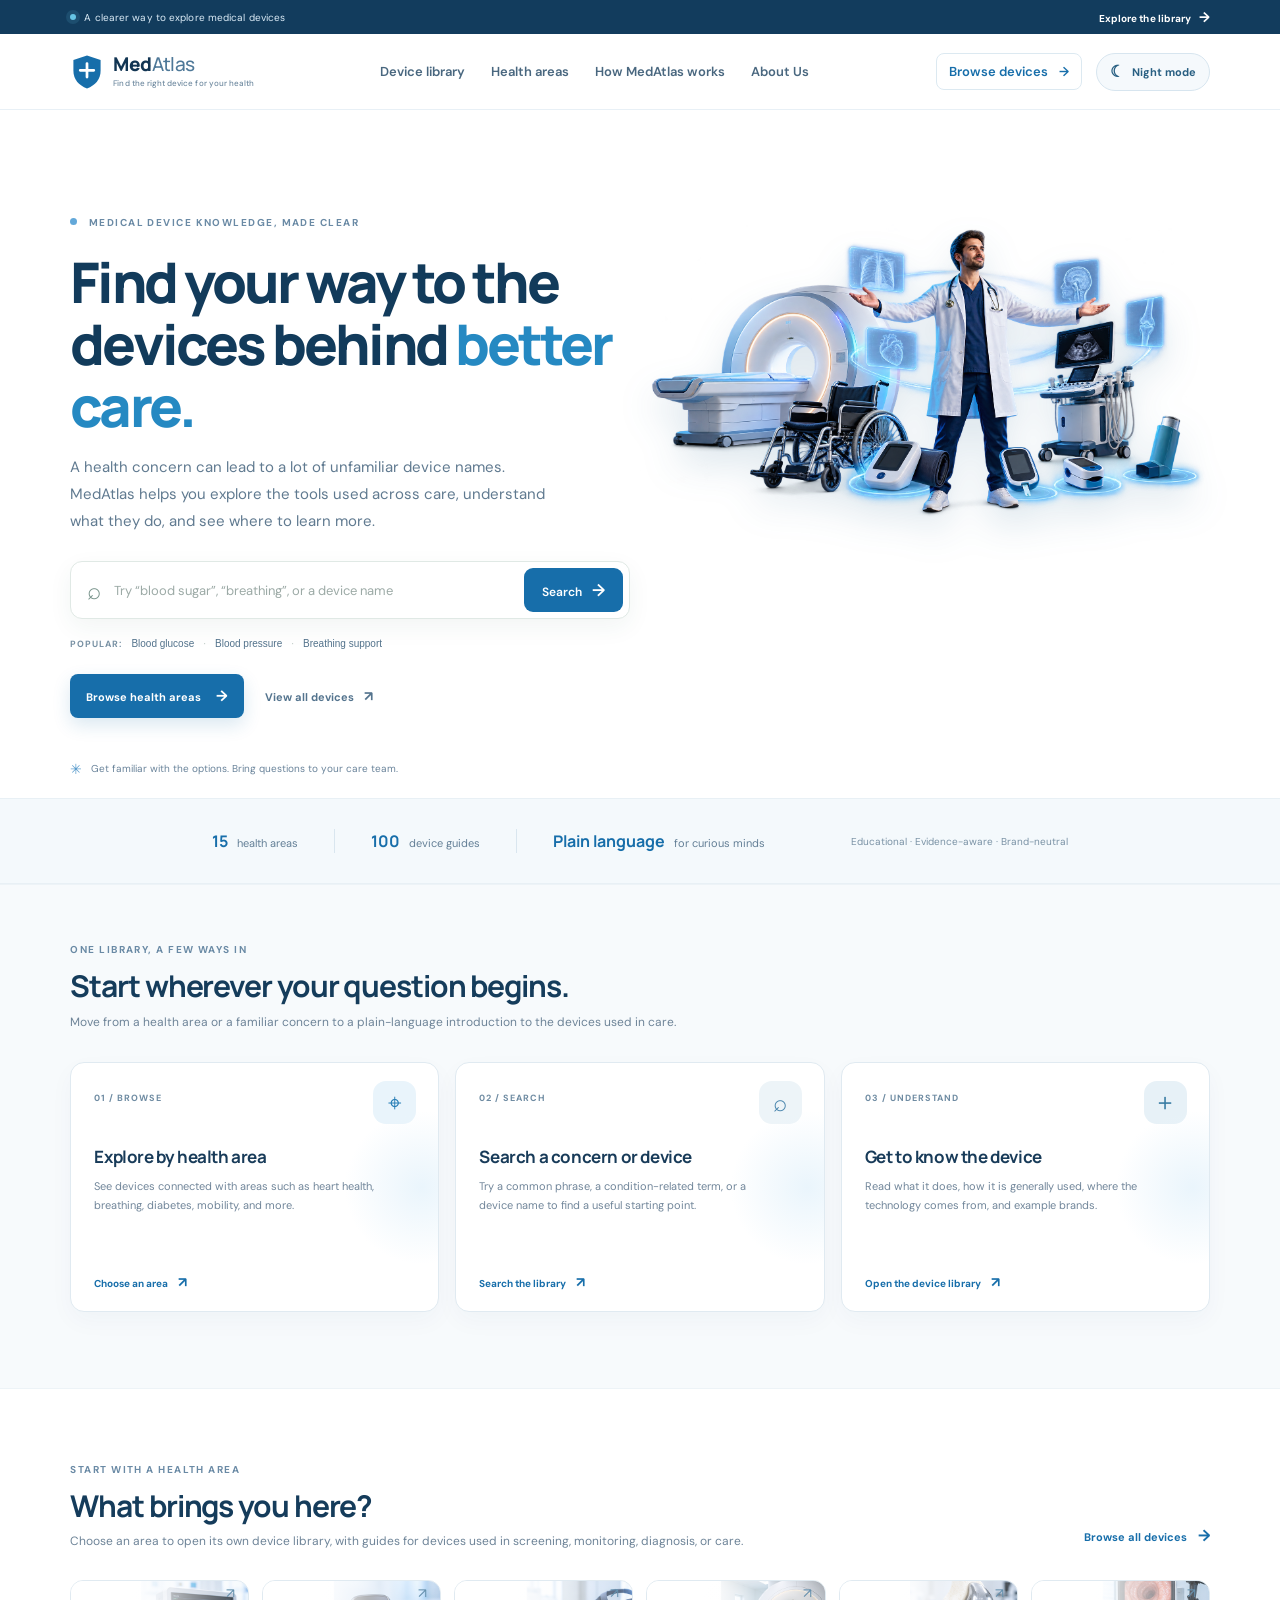
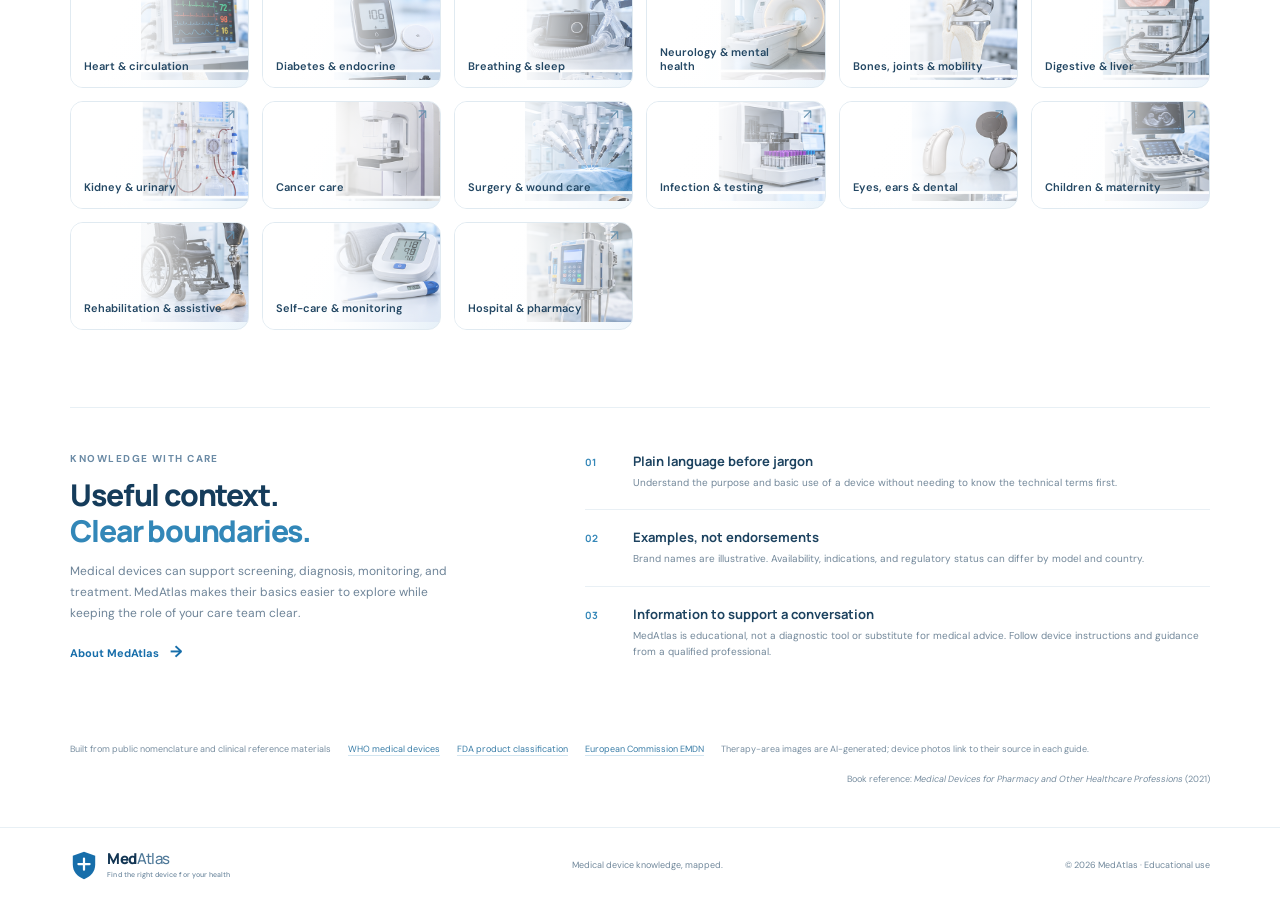
==== index.html @ 954bafc9 "Initial commit: MedAtlas educational medical device platform" ====
<!doctype html>
<html lang="en">
<head>
  <meta charset="utf-8" />
  <meta name="viewport" content="width=device-width, initial-scale=1" />
  <meta name="theme-color" content="#286da4" />
  <meta name="description" content="Explore medical devices by health area, what they do, and how they are used." />
  <title>MedAtlas — Find your way through medical devices</title>
  <link rel="icon" type="image/svg+xml" href="assets/medatlas-favicon.svg" />
  <link rel="preconnect" href="https://fonts.googleapis.com" />
  <link rel="preconnect" href="https://fonts.gstatic.com" crossorigin />
  <link href="https://fonts.googleapis.com/css2?family=DM+Sans:wght@400;500;600;700&family=Manrope:wght@400;500;600;700;800&display=swap" rel="stylesheet" />
  <link rel="stylesheet" href="styles.css" />
  <script>try{if(localStorage.getItem('medatlas-theme')==='night')document.documentElement.dataset.theme='night'}catch(e){}</script>
</head>
<body>
  <div class="announcement"><span class="announcement-pulse"></span> A clearer way to explore medical devices <a href="device-library.html">Explore the library <span>→</span></a></div>
  <header class="topbar">
    <a class="brand" href="#top" aria-label="MedAtlas home"><span class="brand-mark" aria-hidden="true"><svg viewBox="0 0 40 44" role="img"><path d="M20 2.5 36 8v12.4c0 10.1-6.2 17-16 21.1C10.2 37.4 4 30.5 4 20.4V8L20 2.5Z"/><path d="M20 12v16M12 20h16"/></svg></span><span class="brand-name">Med<span class="brand-light">Atlas</span><small>Find the right device for your health</small></span></a>
    <nav aria-label="Main navigation"><a href="device-library.html">Device library</a><a href="#areas">Health areas</a><a href="#how-it-works">How MedAtlas works</a><a href="about.html">About Us</a></nav>
    <div class="topbar-actions"><a class="text-button library-nav-link" href="device-library.html">Browse devices <span>→</span></a><button class="theme-toggle" type="button" data-theme-toggle aria-label="Switch to night theme" aria-pressed="false"><span class="theme-toggle-icon" aria-hidden="true">☾</span><span class="theme-toggle-label">Night mode</span></button></div>
  </header>

  <main id="top">
    <section class="hero">
      <div class="hero-copy">
        <div class="eyebrow"><span class="eyebrow-dot"></span> MEDICAL DEVICE KNOWLEDGE, MADE CLEAR</div>
        <h1>Find your way to the<br />devices behind <em>better care.</em></h1>
        <p class="hero-sub">A health concern can lead to a lot of unfamiliar device names. MedAtlas helps you explore the tools used across care, understand what they do, and see where to learn more.</p>
        <form class="search-box" id="searchForm" role="search"><span class="search-icon">⌕</span><input id="searchInput" type="search" placeholder="Try “blood sugar”, “breathing”, or a device name" autocomplete="off" /><button type="submit">Search <span>→</span></button></form>
        <div class="popular"><span>POPULAR:</span><button data-query="blood glucose">Blood glucose</button><button data-query="blood pressure">Blood pressure</button><button data-query="breathing">Breathing support</button></div>
        <div class="hero-actions"><a class="primary-link" href="#areas">Browse health areas <span>→</span></a><a class="secondary-link" href="device-library.html">View all devices <span>↗</span></a></div>
      </div>
      <div class="hero-art hero-doctor-art">
        <img class="doctor-hero-image" src="assets/medatlas-doctor-hero.png" alt="A doctor presenting a range of medical devices, including an MRI scanner, wheelchair, ultrasound system, glucose meter, and inhaler" fetchpriority="high" />
      </div>
      <div class="hero-note"><span>✳</span> Get familiar with the options. Bring questions to your care team.</div>
    </section>

    <section class="trust-strip" aria-label="About the MedAtlas library"><div><strong id="areaCount">15</strong><span>health areas</span></div><i></i><div><strong id="deviceCount">30+</strong><span>device guides</span></div><i></i><div><strong>Plain language</strong><span>for curious minds</span></div><p>Educational · Evidence-aware · Brand-neutral</p></section>

    <section class="pathways" id="how-it-works">
      <div class="section-heading"><div><div class="eyebrow">ONE LIBRARY, A FEW WAYS IN</div><h2>Start wherever your question begins.</h2><p>Move from a health area or a familiar concern to a plain-language introduction to the devices used in care.</p></div></div>
      <div class="pathway-grid">
        <a class="pathway-card pathway-area" href="#areas"><span class="pathway-number">01 / BROWSE</span><span class="pathway-icon">⌖</span><h3>Explore by health area</h3><p>See devices connected with areas such as heart health, breathing, diabetes, mobility, and more.</p><span class="pathway-link">Choose an area <b>↗</b></span></a>
        <a class="pathway-card pathway-search" href="#top"><span class="pathway-number">02 / SEARCH</span><span class="pathway-icon">⌕</span><h3>Search a concern or device</h3><p>Try a common phrase, a condition-related term, or a device name to find a useful starting point.</p><span class="pathway-link">Search the library <b>↗</b></span></a>
        <a class="pathway-card pathway-guide" href="device-library.html"><span class="pathway-number">03 / UNDERSTAND</span><span class="pathway-icon">＋</span><h3>Get to know the device</h3><p>Read what it does, how it is generally used, where the technology comes from, and example brands.</p><span class="pathway-link">Open the device library <b>↗</b></span></a>
      </div>
    </section>

    <section class="areas-section" id="areas">
      <div class="section-heading"><div><div class="eyebrow">START WITH A HEALTH AREA</div><h2>What brings you here?</h2><p>Choose an area to open its own device library, with guides for devices used in screening, monitoring, diagnosis, or care.</p></div><a href="device-library.html" class="inline-link">Browse all devices <span>→</span></a></div>
      <div class="area-grid" id="areaGrid"></div>
    </section>

    <section class="principles" id="education-note"><div class="principle-intro"><div class="eyebrow">KNOWLEDGE WITH CARE</div><h2>Useful context.<br /><em>Clear boundaries.</em></h2><p>Medical devices can support screening, diagnosis, monitoring, and treatment. MedAtlas makes their basics easier to explore while keeping the role of your care team clear.</p><a href="about.html" class="inline-link">About MedAtlas <span>→</span></a></div><div class="principle-list"><article><span>01</span><div><h3>Plain language before jargon</h3><p>Understand the purpose and basic use of a device without needing to know the technical terms first.</p></div></article><article><span>02</span><div><h3>Examples, not endorsements</h3><p>Brand names are illustrative. Availability, indications, and regulatory status can differ by model and country.</p></div></article><article><span>03</span><div><h3>Information to support a conversation</h3><p>MedAtlas is educational, not a diagnostic tool or substitute for medical advice. Follow device instructions and guidance from a qualified professional.</p></div></article></div></section>
    <section class="sources" id="sources"><span>Built from public nomenclature and clinical reference materials</span><a href="https://www.who.int/health-topics/medical-devices" target="_blank" rel="noreferrer">WHO medical devices</a><a href="https://www.fda.gov/medical-devices/classify-your-medical-device/product-code-classification-database" target="_blank" rel="noreferrer">FDA product classification</a><a href="https://health.ec.europa.eu/medical-devices-topics-interest/european-medical-devices-nomenclature-emdn_en" target="_blank" rel="noreferrer">European Commission EMDN</a><span>Therapy-area images are AI-generated; device photos link to their source in each guide.</span><span>Book reference: <i>Medical Devices for Pharmacy and Other Healthcare Professions</i> (2021)</span></section>
  </main>

  <footer><a class="brand" href="#top"><span class="brand-mark" aria-hidden="true"><svg viewBox="0 0 40 44"><path d="M20 2.5 36 8v12.4c0 10.1-6.2 17-16 21.1C10.2 37.4 4 30.5 4 20.4V8L20 2.5Z"/><path d="M20 12v16M12 20h16"/></svg></span><span class="brand-name">Med<span class="brand-light">Atlas</span><small>Find the right device for your health</small></span></a><span>Medical device knowledge, mapped.</span><span>© 2026 MedAtlas · Educational use</span></footer>
  <div class="modal-backdrop" id="modalBackdrop" hidden><section class="device-modal" id="deviceModal" role="dialog" aria-modal="true" aria-labelledby="modalTitle"><button class="modal-close" id="modalClose" aria-label="Close">×</button><div id="modalContent"></div></section></div>
  <script src="app.js"></script>
  <script src="theme.js"></script>
</body>
</html>
---- styles.css ----
:root{--ink:#18334b;--muted:#708294;--green:#286da4;--mint:#e3f1fb;--cream:#f6f9fc;--line:#e4ebf1;--coral:#5599cb;--blue:#4c8fbe;--shadow:0 18px 55px rgba(28,72,110,.1)}*{box-sizing:border-box}html{scroll-behavior:smooth}body{margin:0;background:#fff;color:var(--ink);font-family:'DM Sans',sans-serif;-webkit-font-smoothing:antialiased}.topbar{height:76px;padding:0 max(calc((100vw - 1220px)/2),5.5vw);display:flex;align-items:center;justify-content:space-between;border-bottom:1px solid #f0f3f1;background:rgba(255,255,255,.94);position:sticky;top:0;z-index:10;backdrop-filter:blur(14px)}.brand{display:flex;align-items:center;gap:9px;font-family:Manrope,sans-serif;font-size:19px;font-weight:800;color:var(--ink);text-decoration:none;letter-spacing:-.6px}.brand-mark{height:30px;width:30px;border-radius:10px;background:var(--green);color:#fff;display:grid;place-items:center;font-size:14px;position:relative}.brand-mark span{font-size:9px;color:#b6def7;position:absolute;right:2px;top:2px}.brand-light{font-weight:500;color:#69817c}.topbar nav{display:flex;gap:36px}.topbar nav a,.text-button{font-size:13px;color:#536a66;text-decoration:none;font-weight:600}.topbar nav a:hover,.inline-link:hover{color:var(--green)}.text-button{border:0;background:transparent;cursor:pointer}.bookmark-icon{font-size:19px;vertical-align:-2px;margin-right:5px}.saved-count{color:var(--green);margin-left:4px}.hero{max-width:1220px;margin:0 auto;padding:69px 0 62px;min-height:500px;display:grid;grid-template-columns:1fr 1fr;position:relative}.hero-copy{padding-top:27px;z-index:1}.eyebrow{font-size:10px;letter-spacing:1.45px;font-weight:700;color:#6a8aa5}.eyebrow-dot{display:inline-block;width:7px;height:7px;border-radius:50%;background:#63a8d9;margin:0 8px 1px 0}.hero h1{font:800 53px/1.11 Manrope,sans-serif;letter-spacing:-2.8px;margin:22px 0 17px;color:#183d5c}.hero h1 em{font-style:normal;color:#438fc4}.hero-sub{font-size:15px;line-height:1.75;color:#71817e;max-width:480px;margin:0 0 26px}.search-box{height:58px;max-width:560px;border:1px solid #e0e9e5;box-shadow:0 8px 24px rgba(35,87,74,.06);border-radius:12px;display:flex;align-items:center;padding:5px 6px 5px 16px;background:white}.search-icon{font-size:24px;color:#78938b;margin-right:11px}.search-box input{border:0;outline:0;flex:1;min-width:0;font:13px 'DM Sans',sans-serif;color:var(--ink)}.search-box input::placeholder{color:#9caaa6}.search-box button,.empty-state button{height:44px;border:0;border-radius:9px;padding:0 18px;background:var(--green);color:white;font:600 12px 'DM Sans',sans-serif;cursor:pointer}.search-box button span{font-size:17px;margin-left:7px}.popular{display:flex;align-items:center;gap:9px;margin-top:15px;flex-wrap:wrap}.popular span{font-size:9px;letter-spacing:1px;color:#95a5a1;font-weight:700}.popular button{border:0;background:transparent;color:#658079;padding:4px 0;font-size:10px;cursor:pointer}.popular button:not(:last-child):after{content:'·';margin-left:9px;color:#becac6}.hero-art{position:relative;height:370px;display:flex;align-items:center;justify-content:center}.hero-glow{position:absolute;width:280px;height:280px;background:#e4f1fa;border-radius:50%;filter:blur(1px)}.orbit{position:absolute;border:1px solid rgba(69,155,130,.16);border-radius:50%}.orbit-one{width:360px;height:250px;transform:rotate(-28deg)}.orbit-two{width:420px;height:300px;transform:rotate(32deg)}.device-illustration{position:relative;width:215px;height:246px;transform:rotate(-4deg);z-index:1;filter:drop-shadow(0 26px 18px rgba(39,94,77,.17))}.monitor-body{position:absolute;left:20px;top:9px;width:178px;height:218px;border-radius:29px 29px 35px 35px;background:linear-gradient(135deg,#fcfdfd,#e8efed);border:1px solid #dce7e2;padding:20px 17px;box-shadow:inset 4px 3px 12px white}.monitor-display{background:#183b3a;border-radius:13px;height:153px;color:#a6dfcb;padding:12px 11px;box-shadow:inset 0 2px 10px #102928}.display-label{font-size:6px;letter-spacing:1px;color:#87aaa0}.display-reading{font:700 42px Manrope,sans-serif;letter-spacing:-2px;margin-top:8px}.display-reading span{font-size:14px;letter-spacing:0;color:#9ce0c3}.pulse-line{height:23px;display:flex;align-items:center;gap:3px;overflow:hidden;margin-top:2px}.pulse-line i{height:2px;width:9px;background:#66b7e9;display:block;border-radius:2px}.pulse-line i:nth-child(2){height:18px;width:2px}.pulse-line i:nth-child(3){height:5px;width:2px}.pulse-line i:nth-child(4){height:14px;width:2px}.pulse-line i:nth-child(5){height:2px;width:14px}.pulse-line i:nth-child(6){height:8px;width:2px}.pulse-line i:nth-child(7){height:2px;width:25px}.display-footer{display:flex;justify-content:space-between;font-size:7px;color:#9ec9b9;margin-top:8px}.monitor-button{width:18px;height:18px;border-radius:50%;background:#d9e6e0;margin:9px auto 0;border:1px solid #cbd9d3}.monitor-clip{position:absolute;width:58px;height:35px;background:linear-gradient(90deg,#dce8e2,#f7faf8);border-radius:8px 8px 14px 14px;bottom:0;left:78px;box-shadow:inset 0 0 0 1px #d5e1db}.float-tag{position:absolute;z-index:2;background:white;padding:12px 15px;border-radius:12px;display:flex;gap:10px;align-items:center;box-shadow:var(--shadow);white-space:nowrap}.tag-top{right:3px;top:66px}.tag-bottom{left:-9px;bottom:34px}.tag-icon{width:32px;height:32px;display:grid;place-items:center;border-radius:10px;background:#fff0ec;color:var(--coral);font-size:17px}.tag-green{background:#eaf3fa;color:#438fc4}.float-tag b,.float-tag small{display:block}.float-tag b{font-size:10px}.float-tag small{font-size:9px;color:#899994;margin-top:3px}.sparkle{position:absolute;color:#5599cb}.sparkle-a{font-size:22px;right:61px;bottom:66px}.sparkle-b{font-size:13px;left:80px;top:40px;color:#eba27f}.hero-note{position:absolute;bottom:22px;left:0;font-size:10px;color:#93a19d}.hero-note span{font-size:14px;color:#5599cb;vertical-align:-2px;margin-right:6px}.trust-strip{height:86px;background:#f8fbfa;display:flex;align-items:center;justify-content:center;gap:33px;border-top:1px solid #f1f5f3;border-bottom:1px solid #f1f5f3}.trust-strip div{display:flex;align-items:baseline;gap:9px}.trust-strip strong{font:700 16px Manrope,sans-serif;color:#286da4}.trust-strip span{font-size:11px;color:#82938e}.trust-strip i{height:24px;width:1px;background:#dce7e3}.trust-strip p{font-size:10px;color:#a2afab;margin-left:50px}.areas-section,.catalog-section{max-width:1220px;margin:0 auto;padding:75px 0 54px}.section-heading,.catalog-heading{display:flex;align-items:end;justify-content:space-between}.section-heading h2,.catalog-heading h2{font:700 30px Manrope,sans-serif;letter-spacing:-1.1px;margin:9px 0 6px}.section-heading p,.catalog-heading p{font-size:12px;color:#84928e;margin:0}.inline-link{font-size:11px;color:var(--green);font-weight:700;text-decoration:none;padding-bottom:6px}.inline-link span{font-size:16px;margin-left:8px}.area-grid{display:grid;grid-template-columns:repeat(6,1fr);gap:13px;margin-top:28px}.area-card{height:108px;border:1px solid var(--line);border-radius:13px;padding:15px 14px;background:#fff;text-align:left;cursor:pointer;transition:.2s;position:relative}.area-card:hover,.area-card.selected{border-color:#89badc;box-shadow:0 8px 22px rgba(48,126,101,.1);transform:translateY(-2px)}.area-icon{width:33px;height:33px;border-radius:10px;display:grid;place-items:center;margin-bottom:10px;font-size:17px}.area-card b{font-size:11px;font-weight:600}.area-card .arrow{position:absolute;right:13px;top:19px;color:#bdcbc6;font-size:14px}.catalog-section{padding-top:53px;border-top:1px solid #f0f4f2}.catalog-tools{display:flex;gap:8px;align-items:center}.filter-wrap{height:34px;border:1px solid var(--line);border-radius:8px;padding:0 10px;display:flex;align-items:center;gap:7px;color:#728780;font-size:12px}.filter-wrap select{border:0;background:transparent;outline:0;color:#617570;font:11px 'DM Sans';cursor:pointer}.view-toggle{width:34px;height:34px;border:1px solid var(--line);border-radius:8px;background:white;color:#91a19c;cursor:pointer;font-size:17px}.view-toggle.active{color:var(--green);border-color:#a7cbe3;background:#f2f8fc}.filters{display:flex;gap:8px;flex-wrap:wrap;margin-top:25px}.filter-chip{border:1px solid #e6edeb;color:#6e817b;background:#fff;border-radius:20px;padding:8px 14px;font:10px 'DM Sans';cursor:pointer}.filter-chip.active{background:#e8f2fa;color:#286da4;border-color:#d7e9f6;font-weight:700}.result-line{height:48px;display:flex;align-items:center;justify-content:space-between;color:#98a6a2;font-size:10px}.clear-button{border:0;background:transparent;color:#458a73;font-size:10px;cursor:pointer;display:none}.clear-button.show{display:block}.device-grid{display:grid;grid-template-columns:repeat(4,1fr);gap:16px}.device-card{border:1px solid var(--line);border-radius:13px;overflow:hidden;cursor:pointer;background:white;transition:.2s;position:relative}.device-card:hover{transform:translateY(-3px);box-shadow:0 12px 32px rgba(27,72,60,.09);border-color:#d2e5dc}.card-visual{height:144px;display:grid;place-items:center;position:relative;overflow:hidden}.card-visual:before{content:'';position:absolute;width:110px;height:110px;background:rgba(255,255,255,.62);border-radius:50%;right:-13px;top:-33px}.device-emoji{font-size:55px;filter:drop-shadow(0 8px 6px rgba(45,76,68,.12));z-index:1}.card-label{position:absolute;left:13px;top:12px;font-size:8px;letter-spacing:.7px;color:#66847b;background:rgba(255,255,255,.76);padding:5px 8px;border-radius:20px;z-index:1}.save-device{position:absolute;right:12px;top:10px;border:0;background:rgba(255,255,255,.84);height:27px;width:27px;border-radius:50%;font-size:15px;color:#729089;cursor:pointer;z-index:2}.save-device.saved{color:#e27668}.card-content{padding:14px 15px 15px}.card-content h3{font:700 14px Manrope,sans-serif;letter-spacing:-.2px;margin:0 0 7px}.card-content p{font-size:10px;line-height:1.55;color:#81908b;margin:0;min-height:32px}.card-meta{display:flex;justify-content:space-between;align-items:center;border-top:1px solid #f0f3f2;margin-top:12px;padding-top:10px}.category-label{color:#527c9b;background:#edf4fa;border-radius:15px;padding:5px 8px;font-size:8px}.more-link{font-size:9px;color:#98a6a1}.device-grid.list-view{grid-template-columns:1fr 1fr}.list-view .device-card{display:grid;grid-template-columns:130px 1fr}.list-view .card-visual{height:100%;min-height:130px}.list-view .device-emoji{font-size:42px}.empty-state{text-align:center;padding:65px 0;color:#879692}.empty-state>div{font-size:40px;color:#71b899}.empty-state h3{color:var(--ink);font:700 18px Manrope;margin:8px}.empty-state p{font-size:12px}.empty-state button{margin-top:8px}.about-banner{max-width:1220px;margin:17px auto 0;background:#f3f8f6;border-radius:16px;padding:29px 34px;display:grid;grid-template-columns:49px 1fr auto;gap:18px;align-items:center}.about-symbol{width:43px;height:43px;background:#dfedf8;color:#347dab;display:grid;place-items:center;border-radius:13px;font:800 18px Manrope;position:relative}.about-symbol span{font-size:10px;position:absolute;right:4px;top:4px;color:#6ca7cf}.about-banner h2{font:700 17px Manrope;margin:7px 0}.about-banner p{font-size:10px;color:#82918d;line-height:1.65;margin:0;max-width:760px}.about-link{font-size:10px;color:var(--green);font-weight:700;text-decoration:none;white-space:nowrap}.about-link span{font-size:15px;margin-left:6px}.sources{max-width:1220px;margin:23px auto 42px;display:flex;align-items:center;gap:17px;flex-wrap:wrap;color:#97a49f;font-size:9px}.sources a{color:#65819a;text-decoration:none;border-bottom:1px solid #d7e5ef}.sources span:last-child{margin-left:auto}footer{height:76px;border-top:1px solid #eff3f1;padding:0 max(calc((100vw - 1220px)/2),5.5vw);display:flex;align-items:center;justify-content:space-between}footer .brand{font-size:15px}footer .brand-mark{width:28px;height:30px}footer .brand-mark svg{width:28px;height:31px}footer .brand-name small{font-size:7px}footer>span{font-size:9px;color:#9aa7a2}.modal-backdrop{position:fixed;inset:0;background:rgba(15,37,34,.44);z-index:30;display:grid;place-items:center;padding:20px;backdrop-filter:blur(4px)}.modal-backdrop[hidden]{display:none}.device-modal{width:min(610px,100%);max-height:90vh;overflow-y:auto;background:white;border-radius:19px;padding:31px 34px;position:relative;box-shadow:0 25px 90px rgba(12,43,36,.26)}.modal-close{position:absolute;right:17px;top:14px;border:0;background:#f1f6f3;color:#54746a;width:31px;height:31px;border-radius:50%;font-size:22px;cursor:pointer}.modal-kicker{font-size:9px;letter-spacing:1px;color:#6f9d8d;font-weight:700}.modal-top{display:flex;align-items:center;gap:17px;margin:17px 0 21px}.modal-emoji{height:77px;width:77px;border-radius:16px;display:grid;place-items:center;font-size:43px}.modal-top h2{font:700 25px Manrope;letter-spacing:-.8px;margin:0 0 6px}.modal-top p{margin:0;color:#7e8f89;font-size:11px}.modal-copy{font-size:12px;line-height:1.75;color:#647772}.modal-columns{display:grid;grid-template-columns:1fr 1fr;gap:12px;margin-top:19px}.detail-box{background:#f7faf8;border:1px solid #edf2ef;border-radius:11px;padding:14px}.detail-box h4{font:700 10px Manrope;color:#347c66;margin:0 0 7px}.detail-box p{font-size:10px;line-height:1.6;color:#71817c;margin:0}.brand-list{display:flex;gap:6px;flex-wrap:wrap;margin-top:6px}.brand-list span{font-size:9px;background:#fff;border:1px solid #e6efea;color:#638176;padding:5px 8px;border-radius:15px}.origin-note{font-size:9px!important;color:#98a49f!important;margin-top:15px!important}.modal-disclaimer{font-size:9px;color:#9aa7a2;border-top:1px solid #eef2ef;padding-top:13px;margin-top:15px;line-height:1.55}@media(max-width:1300px){.hero,.areas-section,.catalog-section,.about-banner,.sources{margin-left:5.5vw;margin-right:5.5vw}.topbar{padding-left:5.5vw;padding-right:5.5vw}footer{padding-left:5.5vw;padding-right:5.5vw}}@media(max-width:850px){.topbar nav{gap:16px}.topbar nav a{font-size:11px}.hero{grid-template-columns:1fr 0.8fr;padding-top:44px}.hero h1{font-size:43px}.hero-art{transform:scale(.85);transform-origin:center}.area-grid{grid-template-columns:repeat(3,1fr)}.device-grid{grid-template-columns:repeat(2,1fr)}.trust-strip{gap:16px}.trust-strip p{display:none}.about-banner{grid-template-columns:43px 1fr}.about-link{grid-column:2}}@media(max-width:560px){.topbar{height:64px}.topbar nav{display:none}.hero{display:block;padding:41px 0 50px;min-height:0}.hero h1{font-size:41px}.hero-copy{padding-top:0}.hero-art{height:265px;transform:scale(.79);margin:-3px -34px}.hero-note{bottom:11px}.trust-strip{height:70px;gap:10px}.trust-strip div{display:block;text-align:center}.trust-strip strong,.trust-strip span{display:block}.trust-strip strong{font-size:13px}.trust-strip span{font-size:9px;margin-top:3px}.trust-strip i{height:29px}.areas-section,.catalog-section{padding-top:53px}.section-heading,.catalog-heading{align-items:flex-start;gap:14px;flex-direction:column}.section-heading h2,.catalog-heading h2{font-size:25px}.section-heading p,.catalog-heading p{line-height:1.5}.area-grid{grid-template-columns:repeat(2,1fr);gap:9px}.area-card{height:101px}.catalog-tools{position:absolute;right:5.5vw;margin-top:115px}.catalog-section{position:relative}.filters{margin-top:24px}.filter-chip{font-size:9px;padding:7px 10px}.device-grid{gap:10px}.card-visual{height:118px}.device-emoji{font-size:44px}.card-content{padding:12px}.card-content h3{font-size:12px}.card-content p{font-size:9px}.list-view .device-card{grid-template-columns:95px 1fr}.about-banner{padding:22px 18px;grid-template-columns:1fr;gap:12px}.about-link{grid-column:1}.sources{gap:10px;margin-bottom:27px}.sources span:last-child{margin-left:0}footer{height:auto;min-height:72px;gap:6px;flex-wrap:wrap;padding-top:15px;padding-bottom:15px}footer>span{font-size:8px}.modal-backdrop{padding:10px}.device-modal{padding:25px 20px}.modal-columns{grid-template-columns:1fr}.modal-top h2{font-size:21px}}

/* Shield wordmark and blue identity */
.brand-mark{height:38px;width:34px;border-radius:0;background:transparent;color:inherit;font-size:inherit;position:relative;display:grid;place-items:center;flex:none}.brand-mark svg{width:34px;height:38px;overflow:visible}.brand-mark svg path:first-child{fill:var(--green)}.brand-mark svg path:last-child{fill:none;stroke:#fff;stroke-width:3.2;stroke-linecap:round;stroke-linejoin:round}.brand-name{display:block;line-height:1.05}.brand-name small{display:block;font:500 8px/1.35 'DM Sans',sans-serif;letter-spacing:.05px;color:#71889c;margin-top:3px}footer .brand-mark{width:28px;height:31px}footer .brand-mark svg{width:28px;height:31px}footer .brand-name small{font-size:7px}

/* Medical device artwork: illustrated equipment instead of abstract marks */
.area-card{overflow:hidden;display:flex;align-items:flex-end;height:108px;padding:0 13px 14px;background:linear-gradient(115deg,#fff 28%,var(--area-tint,#eaf3fa));}
.area-card:before{content:"";position:absolute;inset:0;z-index:1;background:linear-gradient(90deg,rgba(255,255,255,.98) 0%,rgba(255,255,255,.88) 42%,rgba(255,255,255,.08) 100%);pointer-events:none;}
.area-art{position:absolute;z-index:0;right:-9px;top:-5px;width:116px;height:104px;opacity:.92;}
.area-art .device-art{width:100%;height:100%;}
.area-card>b,.area-card .arrow{position:relative;z-index:2;}
.area-card .arrow{margin-left:auto;align-self:flex-start;top:3px;right:0;}
.area-card:hover .area-art{transform:translate(-3px,-2px) scale(1.04);transition:transform .22s ease;}
.card-visual{background:radial-gradient(circle at 75% 25%,rgba(255,255,255,.92),transparent 34%),linear-gradient(135deg,#fff,var(--device-tint,#eaf3fa));}
.card-visual:after{content:"";position:absolute;width:140px;height:140px;border-radius:50%;background:rgba(255,255,255,.42);left:-65px;bottom:-99px;}
.device-art{position:absolute;inset:2% 4%;width:92%;height:96%;z-index:1;filter:drop-shadow(0 7px 5px rgba(41,91,123,.09));transition:transform .22s ease;}
.device-card:hover .device-art{transform:translateY(-3px) scale(1.035);}
.card-label,.save-device{z-index:3;}
.modal-emoji .device-art{position:static;width:100%;height:100%;filter:none;}
@media(max-width:560px){.area-art{right:-13px;width:105px;opacity:.84}.area-card{height:101px}}

/* MedAtlas editorial landing-page structure */
:root{--ink:#123553;--muted:#60788e;--green:#176eaa;--mint:#e8f4fc;--cream:#f5f9fc;--line:#dfeaf2;--coral:#418ec2;--blue:#267db5;--shadow:0 18px 55px rgba(22,72,112,.11)}
.announcement{min-height:34px;padding:7px max(calc((100vw - 1220px)/2),5.5vw);background:#123c5d;color:#dcecf7;font-size:10px;letter-spacing:.1px;display:flex;align-items:center;gap:8px}.announcement-pulse{width:6px;height:6px;border-radius:50%;background:#66c5e5;box-shadow:0 0 0 4px rgba(102,197,229,.13)}.announcement a{margin-left:auto;color:white;text-decoration:none;font-weight:700}.announcement a span{font-size:14px;margin-left:5px}
.topbar{border-bottom-color:#e8f0f6}.topbar nav{gap:26px}.topbar nav a,.text-button{color:#49677f}.topbar nav a:hover,.inline-link:hover{color:#176eaa}
.brand-light{color:#4e7898}.brand-mark svg path:first-child{fill:#176eaa}.brand-name small{color:#6e899f}
.hero{padding-top:77px;padding-bottom:80px;min-height:560px}.hero-copy{padding-top:29px}.hero h1{color:#123b5b;font-size:56px;letter-spacing:-2.9px}.hero h1 em{color:#2589c2}.hero-sub{color:#607a90;line-height:1.8;font-size:15px;max-width:500px}.hero-art{height:390px}.hero-glow{background:radial-gradient(circle,#e2f2fc 0,#eef7fc 63%,rgba(238,247,252,0) 68%)}.orbit{border-color:rgba(47,137,189,.18)}.monitor-body{background:linear-gradient(135deg,#fff,#e6f0f6);border-color:#d6e4ed;box-shadow:inset 4px 3px 12px white}.monitor-display{background:#143c59;box-shadow:inset 0 2px 10px #09283e}.monitor-clip{background:linear-gradient(90deg,#d8e7f0,#f7fafc);box-shadow:inset 0 0 0 1px #d1e0e9}.float-tag{box-shadow:0 15px 36px rgba(25,77,115,.13)}.hero-note{bottom:20px;color:#69839a}.hero-actions{display:flex;align-items:center;gap:21px;margin-top:21px}.primary-link,.secondary-link{font-size:11px;font-weight:700;text-decoration:none}.primary-link{padding:12px 16px;background:#176eaa;color:white;border-radius:8px;box-shadow:0 7px 18px rgba(23,110,170,.16)}.primary-link span{font-size:15px;margin-left:12px}.secondary-link{color:#54748e}.secondary-link span{font-size:14px;margin-left:7px}.popular button{color:#52728b}.popular span{color:#7790a3}
.trust-strip{background:#f4f9fc;border-color:#e8f0f5;gap:36px}.trust-strip strong{color:#176eaa}.trust-strip span{color:#637f96}.trust-strip p{color:#7991a4}.trust-strip i{background:#d9e6ef}
.pathways{padding:58px max(calc((100vw - 1220px)/2),5.5vw) 76px;background:#f7fafc;border-top:1px solid #edf3f7;border-bottom:1px solid #edf3f7}.pathways .section-heading{max-width:1220px;margin:0 auto}.pathways .section-heading h2{color:#153c5b}.pathways .section-heading p{max-width:650px;line-height:1.7;color:#6e8498}.pathway-grid{max-width:1220px;margin:29px auto 0;display:grid;grid-template-columns:repeat(3,minmax(0,1fr));gap:16px}.pathway-card{min-height:250px;padding:22px 23px 20px;border:1px solid #e0eaf1;border-radius:14px;background:white;box-shadow:0 9px 25px rgba(24,70,106,.035);text-decoration:none;position:relative;overflow:hidden;transition:transform .2s,box-shadow .2s,border-color .2s}.pathway-card:hover{transform:translateY(-4px);border-color:#b7d6e9;box-shadow:0 15px 32px rgba(24,70,106,.09)}.pathway-card:after{content:"";position:absolute;width:155px;height:155px;border-radius:50%;right:-61px;top:47px;background:radial-gradient(circle,#eaf5fc 0,rgba(234,245,252,0) 70%);pointer-events:none}.pathway-number{font-size:9px;letter-spacing:1px;font-weight:700;color:#6e8ba2}.pathway-icon{position:absolute;right:22px;top:18px;width:43px;height:43px;border-radius:13px;display:grid;place-items:center;font-size:24px;color:#267db5;background:#e9f4fb}.pathway-card h3{position:relative;z-index:1;font:700 17px Manrope,sans-serif;letter-spacing:-.4px;color:#183b59;margin:39px 0 9px}.pathway-card p{position:relative;z-index:1;color:#71869a;font-size:11px;line-height:1.7;margin:0;max-width:300px}.pathway-link{position:absolute;z-index:1;left:23px;bottom:20px;color:#176eaa;font-size:10px;font-weight:700}.pathway-link b{margin-left:8px;font-size:14px}.pathway-search .pathway-icon{color:#4985ad;background:#edf4f8}.pathway-guide .pathway-icon{color:#377ba3;background:#e7f1f7}
.areas-section,.catalog-section{padding-top:74px;padding-bottom:65px}.section-heading h2,.catalog-heading h2{color:#153c5b}.section-heading p,.catalog-heading p{color:#6e8498;line-height:1.65}.area-card{border-color:#e0eaf1}.area-card:hover,.area-card.selected{border-color:#8fc0df;box-shadow:0 9px 25px rgba(30,115,168,.12)}.area-card>b{color:#234763}.area-card .arrow{color:#6590ad}.catalog-section{border-top-color:#e8f0f5}.filter-chip{border-color:#dfe9ef;color:#60788d}.filter-chip.active{background:#e8f4fb;color:#176eaa;border-color:#cfe5f2}.view-toggle.active{color:#176eaa;border-color:#acd0e5;background:#f1f8fc}.category-label{color:#2b6d97;background:#eaf4fa}.card-content p{color:#6f8497}
.principles{max-width:1220px;margin:12px auto 0;padding:44px 0 58px;border-top:1px solid #e8f0f5;display:grid;grid-template-columns:.82fr 1.18fr;gap:80px}.principle-intro h2{font:800 30px/1.2 Manrope,sans-serif;letter-spacing:-1.2px;color:#153c5b;margin:12px 0}.principle-intro h2 em{font-style:normal;color:#3287b8}.principle-intro p{max-width:385px;color:#6e8498;font-size:12px;line-height:1.75;margin:0 0 17px}.principle-list article{display:grid;grid-template-columns:35px 1fr;gap:13px;padding:0 0 18px;margin-bottom:18px;border-bottom:1px solid #e9f0f5}.principle-list article:last-child{border:0;margin:0;padding:0}.principle-list article>span{font:700 10px Manrope;color:#3487b8;padding-top:3px}.principle-list h3{font:700 13px Manrope;color:#1d4360;margin:0 0 5px}.principle-list p{font-size:10px;line-height:1.65;color:#73889a;margin:0;max-width:570px}
.about-banner{background:#edf6fb;border:1px solid #e1eef6}.about-banner h2{color:#173e5c}.about-banner p{color:#668097}.about-symbol{background:#dceef8;color:#267eaf}.about-link{color:#176eaa}.sources{color:#788ea0}.sources a{color:#397da7;border-bottom-color:#d2e5f0}
footer{border-top-color:#e8f0f5}footer>span{color:#71889b}
@media(max-width:1300px){.pathways{padding-left:5.5vw;padding-right:5.5vw}.principles{margin-left:5.5vw;margin-right:5.5vw}}
@media(max-width:850px){.topbar nav{gap:13px}.topbar nav a{font-size:10px}.hero{padding-top:55px}.hero h1{font-size:46px}.pathway-grid{gap:11px}.pathway-card{padding:19px;min-height:265px}.pathway-link{left:19px}.principles{gap:36px}}
@media(max-width:560px){.announcement{font-size:8px;min-height:31px}.announcement a{font-size:8px}.hero{padding-top:40px;padding-bottom:52px}.hero h1{font-size:40px;letter-spacing:-2px}.hero-actions{gap:14px;margin-top:19px}.primary-link{padding:11px 12px}.secondary-link{font-size:10px}.hero-art{height:265px}.trust-strip{background:#f4f9fc}.pathways{padding:48px 5.5vw 51px}.pathways .section-heading h2{font-size:24px}.pathway-grid{grid-template-columns:1fr;gap:10px;margin-top:22px}.pathway-card{min-height:203px;padding:19px 20px}.pathway-card h3{margin-top:29px}.pathway-link{left:20px;bottom:16px}.principles{grid-template-columns:1fr;gap:26px;padding:38px 0 44px}.principle-intro h2{font-size:27px}.areas-section,.catalog-section{padding-top:52px}.about-banner{background:#edf6fb}}

/* Dedicated device-library landing pages */
.area-card{text-decoration:none;color:inherit;display:flex}.area-card>b{color:#234763}
.library-nav-link{text-decoration:none;border:1px solid #dce9f1;border-radius:8px;padding:9px 12px;color:#176eaa!important}.library-nav-link span{margin-left:8px}
.library-hero{max-width:1220px;margin:0 auto;padding:58px 0 52px;min-height:330px;display:grid;grid-template-columns:1.15fr .85fr;gap:40px;align-items:center;position:relative;overflow:hidden}.library-copy{position:relative;z-index:2}.back-link{display:inline-block;margin-bottom:22px;color:#4f7895;text-decoration:none;font-size:10px;font-weight:700}.back-link span{font-size:14px;margin-right:6px}.library-hero h1{font:800 42px/1.12 Manrope,sans-serif;letter-spacing:-1.8px;color:#153c5b;margin:12px 0}.library-hero p{font-size:13px;line-height:1.7;color:#6e8498;max-width:610px;margin:0 0 20px}.library-search{max-width:570px}.library-art{height:245px;width:100%;max-width:395px;justify-self:center;position:relative;border-radius:34px;background-color:#eaf4fa;background-image:url('assets/medatlas-category-photo-sheet.png');background-size:400% 400%;background-position:center;background-repeat:no-repeat;box-shadow:inset 0 0 0 1px rgba(159,193,215,.24);overflow:hidden}.library-art:before{content:"";position:absolute;inset:0;background:linear-gradient(90deg,rgba(236,247,253,.08),rgba(226,241,250,.16))}.library-art:after{content:"";position:absolute;width:210px;height:210px;border:1px solid rgba(37,112,158,.15);border-radius:50%;left:50%;top:50%;transform:translate(-50%,-50%);box-shadow:0 0 0 22px rgba(255,255,255,.13),0 0 0 48px rgba(255,255,255,.1)}.library-art.has-area{background-size:400% 400%}.library-catalog{padding-top:48px}.library-catalog .catalog-heading{align-items:center}.library-catalog .catalog-heading h2{font-size:23px}.library-catalog .catalog-heading p{margin-top:7px}.library-catalog .filters{margin-top:22px}.library-catalog .device-grid{padding-bottom:16px}.library-catalog .area-card{color:inherit}
@media(max-width:1300px){.library-hero{margin-left:5.5vw;margin-right:5.5vw}}
@media(max-width:850px){.library-hero{grid-template-columns:1fr .72fr;gap:24px}.library-hero h1{font-size:36px}.library-art{height:210px}}
@media(max-width:560px){.library-nav-link{font-size:10px;padding:8px}.library-hero{display:flex;flex-direction:column;align-items:stretch;gap:24px;padding-top:35px;padding-bottom:34px}.library-hero h1{font-size:34px}.library-hero p{font-size:12px}.back-link{margin-bottom:16px}.library-art{width:100%;max-width:none;height:180px;order:-1;border-radius:24px}.library-copy{display:flex;flex-direction:column}.library-copy .back-link{order:0}.library-copy .eyebrow{order:1}.library-copy h1{order:2}.library-copy>p{order:3}.library-search{order:4}.library-catalog{padding-top:35px}.library-catalog .catalog-heading{flex-direction:row;align-items:flex-end}.library-catalog .catalog-tools{position:static;margin:0;flex:none}}

/* High-contrast, interactive device guide and product image viewer */
.modal-backdrop{background:rgba(8,31,50,.7);backdrop-filter:blur(8px);padding:20px}
.device-modal{width:min(920px,100%);max-height:min(92vh,920px);border-radius:22px;padding:34px 38px 28px;color:#173a56;box-shadow:0 28px 110px rgba(3,24,42,.36)}
.modal-close{right:16px;top:16px;width:38px;height:38px;background:#eaf3f8;color:#174a6d;font-size:25px;font-weight:700;z-index:2}.modal-close:hover{background:#d9eaf4;color:#0e3857}
.guide-kicker{display:inline-flex;align-items:center;gap:8px;padding:7px 11px;border-radius:20px;background:#edf6fb;color:#235d82;font-size:10px;font-weight:800;letter-spacing:.35px;text-transform:uppercase;padding-right:54px}
.guide-kicker span{color:#7a9db4}.guide-heading{display:grid;grid-template-columns:172px 1fr;gap:25px;align-items:center;margin:18px 0 24px}
.guide-main-image{min-height:164px;width:172px;border:1px solid #d6e7f1;border-radius:18px;display:grid;place-items:center;position:relative;overflow:hidden;cursor:zoom-in;padding:12px;transition:box-shadow .18s,transform .18s}
.guide-main-image:hover{box-shadow:0 12px 25px rgba(20,83,123,.16);transform:translateY(-2px)}.guide-main-image img{width:100%;height:138px;object-fit:contain;mix-blend-mode:multiply}.guide-main-image .device-art{position:static;width:100%;height:138px}.image-expand{position:absolute;left:9px;bottom:8px;padding:5px 7px;border-radius:6px;background:rgba(255,255,255,.94);color:#245c80;font-size:9px;font-weight:800}
.guide-label{display:block;color:#347ba4;font-size:9px;font-weight:800;letter-spacing:1.25px;margin-bottom:8px}.guide-heading-copy h2{font:800 32px/1.13 Manrope,sans-serif;letter-spacing:-1.1px;color:#123b5b;margin:0 48px 9px 0}.guide-summary{font-size:14px;line-height:1.65;color:#435f75;font-weight:600;margin:0;max-width:620px}.guide-chips{display:flex;gap:8px;flex-wrap:wrap;margin-top:14px}.guide-chips span{background:#eff6fa;color:#275b7b;border:1px solid #dbeaf2;border-radius:20px;padding:6px 10px;font-size:10px;font-weight:700}
.guide-overview,.guide-use,.guide-brands,.guide-origin{border-top:1px solid #e2edf3;padding:18px 0 16px}.guide-overview>p,.guide-use>p,.guide-origin>p{font-size:13px;line-height:1.75;color:#36556e;font-weight:500;margin:12px 0 0}
.guide-section-title{display:flex;align-items:center;gap:12px}.guide-section-title>span{height:32px;width:32px;display:grid;place-items:center;background:#e9f4fa;color:#176eaa;border-radius:10px;font:800 10px Manrope,sans-serif;flex:none}.guide-section-title h3{font:800 15px Manrope,sans-serif;color:#153f5e;margin:0 0 3px}.guide-section-title p{font-size:10px;font-weight:600;color:#617d92;margin:0}
.brand-list{margin-top:12px;gap:7px}.brand-list span{font-size:10px;font-weight:700;color:#285979;background:#f5f9fc;border-color:#d8e7f0;padding:7px 10px}
.product-gallery-heading{display:flex;justify-content:space-between;gap:12px;align-items:center;margin:20px 0 11px}.product-gallery-heading h4{font:800 13px Manrope,sans-serif;color:#163f5e;margin:0 0 4px}.product-gallery-heading p{font-size:10px;line-height:1.5;color:#59758a;font-weight:600;margin:0}.gallery-count{white-space:nowrap;font-size:9px;font-weight:800;color:#2b7098;background:#edf6fb;padding:7px 9px;border-radius:20px}
.product-gallery{display:grid;grid-template-columns:repeat(auto-fit,minmax(155px,1fr));gap:12px}.product-tile{border:1px solid #dce8ef;background:#fff;border-radius:13px;padding:9px;text-align:left;cursor:zoom-in;min-width:0;transition:transform .18s,box-shadow .18s,border-color .18s}.product-tile:hover{transform:translateY(-3px);border-color:#94c3dc;box-shadow:0 10px 22px rgba(21,80,118,.12)}.product-image-wrap{height:120px;background:#f4f8fb;border-radius:9px;display:grid;place-items:center;position:relative;overflow:hidden}.product-image-wrap img{width:100%;height:100%;object-fit:contain;padding:8px}.tile-zoom{position:absolute;right:7px;bottom:7px;width:26px;height:26px;display:grid;place-items:center;background:white;color:#176eaa;border:1px solid #d9e8f0;border-radius:50%;font-size:17px;font-weight:700;box-shadow:0 2px 8px rgba(24,63,90,.1)}.product-name,.product-brand,.product-source{display:block;overflow:hidden;text-overflow:ellipsis;white-space:nowrap}.product-name{font-size:11px;font-weight:800;color:#173d5a;margin:9px 2px 3px}.product-brand{font-size:9px;font-weight:600;color:#58758b;margin:0 2px 7px}.product-source{font-size:9px;font-weight:800;color:#176eaa;margin:0 2px 2px}.gallery-empty{font-size:12px;color:#536f84;font-weight:600}
.photo-credit{font-size:10px;color:#425f75;font-weight:600;margin:10px 0}.photo-credit a{color:#176eaa;font-weight:800;border-bottom-color:#abcfe1}
.modal-disclaimer{font-size:10px;line-height:1.65;color:#4d687d;font-weight:600;border-top:1px solid #dce8ef;padding-top:12px;margin-top:12px}
.image-viewer{position:fixed;inset:0;z-index:50;background:rgba(5,20,34,.94);color:white;display:grid;grid-template-rows:1fr auto;padding:26px 30px 20px}.image-viewer[hidden]{display:none}.image-viewer-close{position:absolute;right:22px;top:18px;border:0;border-radius:50%;width:42px;height:42px;font-size:28px;background:rgba(255,255,255,.14);color:#fff;cursor:pointer}.image-viewer-stage{min-height:0;overflow:auto;display:grid;place-items:center;padding:34px}.image-viewer-stage img{max-width:min(78vw,1050px);max-height:75vh;width:auto;height:auto;object-fit:contain;transform-origin:center center;transition:transform .15s ease;filter:drop-shadow(0 12px 35px rgba(0,0,0,.3))}
.image-viewer-caption{width:min(920px,100%);margin:0 auto;display:flex;align-items:center;justify-content:space-between;gap:20px;border-top:1px solid rgba(255,255,255,.2);padding-top:14px}.image-viewer-caption strong{display:block;font-size:14px;color:white}.image-viewer-caption a{display:inline-block;color:#a9def6;font-size:10px;font-weight:700;text-decoration:none;margin-top:5px}.zoom-controls{display:flex;align-items:center;gap:7px}.zoom-controls button{height:34px;min-width:34px;border:1px solid rgba(255,255,255,.28);border-radius:8px;background:rgba(255,255,255,.1);color:white;font-size:15px;font-weight:700;cursor:pointer}.zoom-controls button:hover,.image-viewer-close:hover{background:rgba(255,255,255,.23)}.zoom-controls span{font-size:10px;min-width:42px;text-align:center;color:#d9edf7}.zoom-controls #zoomReset{font-size:10px;padding:0 9px}
.image-failed{background:linear-gradient(145deg,#e8f3f9,#f7fafc)!important}.guide-main-image.image-failed:after{content:"Product photo unavailable";color:#42647c;font-size:11px;font-weight:700}.product-image-wrap.image-failed:after{content:"Photo unavailable";color:#52738b;font-size:10px;font-weight:700}
@media(max-width:650px){.modal-backdrop{padding:8px}.device-modal{max-height:94vh;border-radius:17px;padding:25px 18px 20px}.guide-heading{grid-template-columns:88px 1fr;gap:13px;margin:16px 0 20px}.guide-main-image{width:88px;min-height:108px;padding:6px;border-radius:12px}.guide-main-image img,.guide-main-image .device-art{height:88px}.image-expand{left:4px;bottom:4px;font-size:7px;padding:4px}.guide-heading-copy h2{font-size:22px;letter-spacing:-.5px;margin-right:28px}.guide-summary{font-size:11px;line-height:1.55}.guide-label{font-size:8px}.guide-chips span{font-size:8px;padding:5px 7px}.guide-section-title h3{font-size:13px}.guide-section-title p{font-size:9px}.guide-overview>p,.guide-use>p,.guide-origin>p{font-size:11px}.product-gallery{grid-template-columns:repeat(2,minmax(0,1fr));gap:8px}.product-image-wrap{height:100px}.product-name{font-size:10px}.product-brand,.product-source{font-size:8px}.image-viewer{padding:64px 12px 16px}.image-viewer-stage{padding:12px 4px}.image-viewer-stage img{max-width:90vw;max-height:72vh}.image-viewer-caption{align-items:flex-start;flex-direction:column;gap:12px;padding-top:12px}.zoom-controls{width:100%;justify-content:flex-start}.zoom-controls button{height:32px}.product-gallery-heading{align-items:flex-start}.gallery-count{font-size:8px}.guide-kicker{font-size:8px}.modal-disclaimer{font-size:9px}}

.brand-catalog-section{border-top:1px solid #e2edf3;padding:18px 0 16px}.comparison-market-note{display:flex;align-items:center;gap:8px;flex-wrap:wrap;margin:16px 0 12px}.comparison-market-note span{background:#eef6fa;border:1px solid #dceaf1;padding:6px 9px;border-radius:20px;color:#315e7b;font-size:9px;font-weight:700}.brand-catalog-grid{display:grid;grid-template-columns:repeat(2,minmax(0,1fr));gap:13px}.brand-product-card{border:1px solid #dae7ef;border-radius:14px;background:#fff;padding:12px;min-width:0;box-shadow:0 4px 15px rgba(17,66,99,.04)}.catalog-card-brand{display:flex;justify-content:space-between;align-items:center;gap:8px;color:#1e567a;font-size:10px;font-weight:800;margin-bottom:9px}.availability{font-size:8px;color:#17663e;background:#eaf7ef;border-radius:20px;padding:5px 7px;text-align:right}.availability.unavailable{color:#8c4815;background:#fff3e5}.catalog-product-image{height:145px;width:100%;position:relative;border:1px solid #e8eef2;border-radius:10px;background:#f7fafc;display:grid;place-items:center;padding:8px;cursor:zoom-in;overflow:hidden}.catalog-product-image img{width:100%;height:100%;object-fit:contain}.catalog-product-image:hover{border-color:#9ac5dc;box-shadow:0 5px 13px rgba(22,81,118,.1)}.brand-product-card h4{font:800 12px/1.4 Manrope,sans-serif;color:#173f5d;margin:10px 0 6px}.catalog-price{font:800 19px Manrope;color:#123d5d;margin:6px 0}.catalog-price span{font:600 9px 'DM Sans',sans-serif;color:#667f92;text-decoration:line-through;margin-left:8px}.catalog-package{font-size:10px;line-height:1.5;font-weight:600;color:#49657a;margin:0 0 7px}.brand-product-card ul{margin:7px 0 10px;padding-left:17px;color:#34566e;font-size:9px;line-height:1.6;font-weight:600}.catalog-price-note{min-height:30px;font-size:9px;line-height:1.5;color:#536e81;font-weight:600;margin:7px 0}.catalog-actions{display:flex;align-items:center;justify-content:space-between;gap:7px;border-top:1px solid #e7eef3;padding-top:9px}.catalog-actions label{display:flex;align-items:center;gap:5px;color:#244f6d;font-size:9px;font-weight:800;cursor:pointer}.compare-check{accent-color:#1478ae;width:14px;height:14px}.catalog-actions>a{background:#176eaa;color:white;border-radius:7px;padding:7px 9px;text-decoration:none;font-size:9px;font-weight:800}.catalog-source{font-size:8px;color:#647f92;font-weight:600;margin-top:8px}.catalog-source a{color:#176eaa;font-weight:800;text-decoration:none}.compare-tray{position:sticky;bottom:-1px;z-index:4;margin:15px -6px 0;padding:10px 12px;border:1px solid #bfd9e8;border-radius:12px;background:rgba(240,248,252,.97);display:flex;align-items:center;justify-content:space-between;gap:12px;box-shadow:0 -5px 18px rgba(28,73,104,.09);backdrop-filter:blur(9px)}.compare-tray[hidden]{display:none}.compare-tray b,.compare-tray small{display:block}.compare-tray b{color:#173f5d;font-size:11px}.compare-tray small{color:#577287;font-size:9px;margin-top:3px;font-weight:600}.compare-tray button{border:0;background:#176eaa;color:#fff;border-radius:8px;padding:10px 12px;font:800 10px 'DM Sans',sans-serif;cursor:pointer;white-space:nowrap}.compare-tray button:disabled{background:#9bb5c5;cursor:not-allowed}.compare-tray button span{margin-left:7px}.compare-panel{margin-top:16px;border:1px solid #cfe0ea;border-radius:14px;background:#f6fafc;padding:15px}.compare-panel[hidden]{display:none}.compare-panel-heading{display:flex;align-items:center;justify-content:space-between;gap:12px;margin-bottom:12px}.compare-panel-heading>div>span{font-size:8px;letter-spacing:1px;font-weight:800;color:#34789e}.compare-panel-heading h3{font:800 16px Manrope;color:#153d5b;margin:4px 0 0}.compare-panel-heading button{border:1px solid #cbdce6;background:#fff;color:#315b77;border-radius:7px;padding:7px 9px;font-size:9px;font-weight:800;cursor:pointer}.comparison-table-wrap{overflow-x:auto}.comparison-table{border-collapse:collapse;width:100%;min-width:610px;background:#fff;border:1px solid #dce8ef;border-radius:10px;overflow:hidden}.comparison-table th,.comparison-table td{padding:10px;border-bottom:1px solid #e5edf2;text-align:left;vertical-align:top;color:#35566e;font-size:9px;line-height:1.5}.comparison-table thead th{background:#edf5fa;color:#174767;font-size:10px;font-weight:800}.comparison-table thead th:first-child{width:105px}.comparison-table tbody th{width:105px;color:#244f6e;font-weight:800;background:#f8fbfd}.comparison-table th small,.comparison-table td small{display:block;color:#617b8e;font-size:8px;font-weight:600;margin-top:4px}.comparison-table td b{color:#143e5e;font-size:12px}.comparison-table td ul{padding-left:14px;margin:0}.comparison-table td a{color:#176eaa;font-weight:800}.brand-directory-grid{display:grid;grid-template-columns:repeat(2,minmax(0,1fr));gap:10px;margin-top:16px}.brand-directory-card{display:flex;align-items:flex-start;gap:11px;border:1px solid #dae7ef;border-radius:12px;background:#fff;padding:12px}.brand-monogram{display:grid;place-items:center;width:35px;height:35px;border-radius:10px;background:#eaf4fa;color:#176eaa;font:800 11px Manrope;flex:none}.brand-directory-card h4{font:800 11px Manrope;color:#193f5b;margin:1px 0 4px}.brand-directory-card p{font-size:9px;font-weight:600;color:#536f84;margin:0 0 7px}.sourcing-status{display:block;font-size:8px;font-weight:700;color:#775c25;margin:0 0 6px}.brand-directory-card a{font-size:9px;font-weight:800;color:#176eaa;text-decoration:none}.catalog-note{font-size:9px;line-height:1.6;font-weight:600;color:#536f84;margin:12px 0 0}
@media(max-width:650px){.brand-catalog-grid,.brand-directory-grid{grid-template-columns:1fr}.catalog-product-image{height:155px}.compare-tray{margin-left:-2px;margin-right:-2px}.compare-tray button{font-size:9px;padding:9px}.comparison-table{min-width:560px}.catalog-card-brand{font-size:9px}.availability{font-size:7px}.catalog-price{font-size:17px}}

/* AI-generated therapy-area photographic contact sheet */
.area-art{background-image:url('assets/medatlas-category-photo-sheet.png');background-size:400% 400%;background-repeat:no-repeat;background-color:#eaf3fa;}
.area-art .device-art{display:none;}
.device-photo{position:absolute;left:7%;top:11%;width:86%;height:84%;object-fit:contain;z-index:1;mix-blend-mode:multiply;}
.photo-fallback{display:none;position:absolute;inset:2% 4%;z-index:1;}
.photo-fallback .device-art{width:92%;height:96%;}
.modal-photo{width:100%;height:100%;object-fit:contain;mix-blend-mode:multiply;}
.photo-credit{font-size:9px;color:#8797a2;margin:10px 0 0;}
.photo-credit a{color:#367daa;text-decoration:none;border-bottom:1px solid #c4dae9;}
.catalog-price span{text-decoration:none}.catalog-image-placeholder{cursor:default;grid-template-rows:1fr auto}.catalog-image-placeholder>span{height:100%;display:grid;place-items:center}.catalog-image-placeholder .device-art{height:100px;width:100%}.catalog-image-placeholder small{color:#557287;font-size:9px;line-height:1.4;text-align:center;padding:5px}
.howto-resource{margin-top:18px;padding:18px 20px;border:1px solid #dce9f1;border-radius:16px;background:linear-gradient(135deg,#f4f9fc,#fff)}
.howto-resource-heading{display:flex;align-items:flex-start;justify-content:space-between;gap:18px;margin-bottom:12px}
.howto-resource-heading h4{margin:0 0 5px;color:#163b5a;font-size:15px;font-weight:750}
.howto-resource-heading p{margin:0;color:#51697b;font-size:13px;line-height:1.55}
.howto-resource-heading a{flex:none;color:#087d9c;font-size:13px;font-weight:750;text-decoration:none;padding:9px 12px;border:1px solid #c8e3eb;border-radius:999px;background:white}
.howto-resource-heading a:hover{background:#e9f6fa}
.howto-steps{display:grid;gap:8px;counter-reset:steps;list-style:none;margin:14px 0 0;padding:0}
.howto-steps li{counter-increment:steps;display:grid;grid-template-columns:26px 1fr;gap:10px;align-items:start;color:#314d61;font-size:13px;line-height:1.55}
.howto-steps li:before{content:counter(steps);display:grid;place-items:center;width:24px;height:24px;border-radius:50%;background:#e3f1f7;color:#126987;font-size:12px;font-weight:800}
@media(max-width:600px){.howto-resource{padding:15px}.howto-resource-heading{display:block}.howto-resource-heading a{display:inline-flex;margin-top:10px}}
.topbar-actions{display:flex;align-items:center;justify-content:flex-end;gap:14px;flex:none}
.theme-toggle{display:inline-flex;align-items:center;justify-content:center;gap:8px;min-height:38px;padding:0 13px;border:1px solid #d7e5ef;border-radius:999px;background:#f5f9fc;color:#285f82;font:700 11px 'DM Sans',sans-serif;cursor:pointer;white-space:nowrap;transition:background .18s,border-color .18s,color .18s,transform .18s}
.theme-toggle:hover{background:#e8f3f9;border-color:#b7d3e5;transform:translateY(-1px)}
.theme-toggle:focus-visible{outline:3px solid rgba(53,139,190,.35);outline-offset:2px}
.theme-toggle-icon{font-size:16px;line-height:1}
@media(max-width:850px){.topbar-actions{gap:9px}.theme-toggle{padding:0 10px}.topbar{gap:10px}}
@media(max-width:560px){.topbar-actions{gap:8px}.theme-toggle{width:38px;min-width:38px;padding:0}.theme-toggle-label{display:none}.theme-toggle-icon{font-size:18px}}

/* Low-glare palette: preference persists across the three MedAtlas pages. */
html[data-theme="night"]{color-scheme:dark;--ink:#e6f0f8;--muted:#a8bfd0;--green:#66b7e6;--mint:#172d40;--cream:#101f2e;--line:#294155;--coral:#82bfe7;--blue:#77bde8;--shadow:0 18px 55px rgba(0,0,0,.28)}
html[data-theme="night"] body{background:#0b1724;color:#e6f0f8}
html[data-theme="night"] .topbar{background:rgba(13,28,42,.96);border-color:#23394b}
html[data-theme="night"] .brand-light{color:#b3cadb}
html[data-theme="night"] .brand-name small{color:#8fa9bd}
html[data-theme="night"] .topbar nav a,html[data-theme="night"] .text-button{color:#c0d3e1}
html[data-theme="night"] .theme-toggle{background:#172b3e;border-color:#35546d;color:#d8ecf8}
html[data-theme="night"] .theme-toggle:hover{background:#203c53;border-color:#4c7593}
html[data-theme="night"] .announcement{background:#091522;color:#c5dbea}
html[data-theme="night"] .hero h1,html[data-theme="night"] .section-heading h2,html[data-theme="night"] .catalog-heading h2,html[data-theme="night"] .library-copy h1,html[data-theme="night"] .pathway-guide h2,html[data-theme="night"] .principle-intro h2{color:#e6f0f8}
html[data-theme="night"] .hero-sub,html[data-theme="night"] .section-heading p,html[data-theme="night"] .catalog-heading p,html[data-theme="night"] .pathway-guide p,html[data-theme="night"] .principle-intro p{color:#a3b8c8}
html[data-theme="night"] .hero-glow{background:#18334a}
html[data-theme="night"] .orbit{border-color:rgba(122,190,228,.16)}
html[data-theme="night"] .float-tag{background:#172b3d;color:#e4eff7}
html[data-theme="night"] .float-tag small{color:#aac0d0}
html[data-theme="night"] .trust-strip{background:#101f2d;border-color:#23394b}
html[data-theme="night"] .trust-strip span,html[data-theme="night"] .trust-strip p{color:#a4bacb}
html[data-theme="night"] .trust-strip i{background:#355064}
html[data-theme="night"] .area-card{background:linear-gradient(115deg,#152a3c 28%,#1a3449);border-color:#30495d;color:#e6f0f8}
html[data-theme="night"] .area-card:before{background:linear-gradient(90deg,rgba(18,37,54,.98) 0%,rgba(18,37,54,.82) 42%,rgba(18,37,54,.1) 100%)}
html[data-theme="night"] .area-card>b{color:#e5f1f8}
html[data-theme="night"] .device-card,html[data-theme="night"] .pathway-card{background:#142638;border-color:#294257;color:#e6f0f8}
html[data-theme="night"] .card-visual{background:radial-gradient(circle at 75% 25%,rgba(67,114,147,.38),transparent 34%),linear-gradient(135deg,#193149,#142638)}
html[data-theme="night"] .card-visual:after{background:rgba(79,131,164,.12)}
html[data-theme="night"] .card-content h3,html[data-theme="night"] .pathway-card h3{color:#e6f0f8}
html[data-theme="night"] .card-content p,html[data-theme="night"] .pathway-card p{color:#a8bdcd}
html[data-theme="night"] .category-label,html[data-theme="night"] .card-meta{color:#9bb3c5}
html[data-theme="night"] .search-box,html[data-theme="night"] .library-search{background:#132638;border-color:#30485d;box-shadow:0 8px 24px rgba(0,0,0,.2)}
html[data-theme="night"] .search-box input,html[data-theme="night"] .library-search input{background:transparent;color:#edf5fa}
html[data-theme="night"] .search-box input::placeholder,html[data-theme="night"] .library-search input::placeholder{color:#90a9bb}
html[data-theme="night"] .search-icon,html[data-theme="night"] .popular button{color:#acc1d0}
html[data-theme="night"] .popular span,html[data-theme="night"] .hero-note{color:#92aabc}
html[data-theme="night"] .filter-chip,html[data-theme="night"] .view-toggle,html[data-theme="night"] .clear-button{background:#14283a;border-color:#314a5e;color:#bcd0de}
html[data-theme="night"] .filter-chip.active,html[data-theme="night"] .view-toggle.active{background:#1d4965;border-color:#37769a;color:#eff8fd}
html[data-theme="night"] .empty-state,html[data-theme="night"] .about-banner,html[data-theme="night"] .principles,html[data-theme="night"] .sources{background:#101f2d;border-color:#263d50;color:#c8d9e5}
html[data-theme="night"] .about-banner h2,html[data-theme="night"] .principle-list h3{color:#e6f0f8}
html[data-theme="night"] .about-banner p,html[data-theme="night"] .principle-list p,html[data-theme="night"] .sources{color:#a5bac9}
html[data-theme="night"] footer{background:#0b1724;border-color:#23394b}
html[data-theme="night"] footer>span{color:#92a9ba}
html[data-theme="night"] .modal-backdrop{background:rgba(0,8,16,.76)}
html[data-theme="night"] .device-modal,html[data-theme="night"] .image-viewer{background:#102132;color:#e6f0f8;border:1px solid #294257}
html[data-theme="night"] .guide-heading-copy h2,html[data-theme="night"] .guide-section-title h3,html[data-theme="night"] .guide-brands h4,html[data-theme="night"] .product-gallery-heading h4,html[data-theme="night"] .product-name,html[data-theme="night"] .modal-top h2{color:#e6f0f8}
html[data-theme="night"] .guide-summary,html[data-theme="night"] .guide-section-title p,html[data-theme="night"] .guide-use>p,html[data-theme="night"] .guide-overview>p,html[data-theme="night"] .guide-origin>p,html[data-theme="night"] .product-gallery-heading p,html[data-theme="night"] .product-brand,html[data-theme="night"] .modal-copy{color:#a9bfce}
html[data-theme="night"] .guide-use,html[data-theme="night"] .guide-overview,html[data-theme="night"] .guide-brands,html[data-theme="night"] .guide-origin,html[data-theme="night"] .brand-catalog-section{border-color:#2b4357}
html[data-theme="night"] .guide-chips span,html[data-theme="night"] .brand-list span,html[data-theme="night"] .guide-label{background:#1a3449;border-color:#355268;color:#d3e5f0}
html[data-theme="night"] .howto-resource,html[data-theme="night"] .detail-box,html[data-theme="night"] .brand-directory-card,html[data-theme="night"] .brand-product-card,html[data-theme="night"] .compare-panel,html[data-theme="night"] .catalog-note{background:#152a3d;border-color:#30495e;color:#e2edf5}
html[data-theme="night"] .howto-resource-heading h4,html[data-theme="night"] .brand-directory-card h4,html[data-theme="night"] .catalog-card-brand{color:#dcecf6}
html[data-theme="night"] .howto-resource-heading p,html[data-theme="night"] .howto-steps li,html[data-theme="night"] .detail-box p,html[data-theme="night"] .catalog-note,html[data-theme="night"] .catalog-package,html[data-theme="night"] .catalog-price-note{color:#b0c4d2}
html[data-theme="night"] .howto-resource-heading a,html[data-theme="night"] .product-tile,html[data-theme="night"] .catalog-product-image{background:#1a3246;border-color:#36536a;color:#e2edf5}
html[data-theme="night"] .comparison-table{color:#e2edf5}
html[data-theme="night"] .comparison-table th,html[data-theme="night"] .comparison-table td{background:#14283a;border-color:#30485d;color:#d5e5ef}
html[data-theme="night"] .modal-disclaimer,html[data-theme="night"] .photo-credit,html[data-theme="night"] .gallery-empty{color:#9db3c3;border-color:#2b4357}
html[data-theme="night"] .modal-close,html[data-theme="night"] .image-viewer-close{background:#1b3449;color:#dcebf4}
html[data-theme="night"] .library-hero{background:linear-gradient(115deg,#0e1d2b,#132b40)}
html[data-theme="night"] .library-art{opacity:.8}
html[data-theme="night"] .about-hero{background:linear-gradient(116deg,#142c40 0%,#17334a 65%,#1c3a52 100%)}
html[data-theme="night"] .about-hero h1,html[data-theme="night"] .founder-copy h2,html[data-theme="night"] .contact-intro h2{color:#e7f1f8}
html[data-theme="night"] .about-hero>p,html[data-theme="night"] .founder-copy>p,html[data-theme="night"] .contact-intro>p{color:#afc2d0}
html[data-theme="night"] .founder-card,html[data-theme="night"] .contact-section{background:#112437;border-color:#294256}
html[data-theme="night"] .founder-caption{background:rgba(15,31,46,.9)}
html[data-theme="night"] .founder-caption b{color:#e5f0f7}
html[data-theme="night"] .founder-credentials{border-color:#30475a}
html[data-theme="night"] .contact-form{background:#14283a;border-color:#2b4357}
html[data-theme="night"] .form-grid label{color:#c0d3df}
html[data-theme="night"] .form-grid input,html[data-theme="night"] .form-grid select,html[data-theme="night"] .form-grid textarea{background:#0f2030;border-color:#365065;color:#e6f0f8}
html[data-theme="night"] .form-grid input::placeholder,html[data-theme="night"] .form-grid textarea::placeholder{color:#8099ac}
html[data-theme="night"] .contact-note{background:#1a3449;color:#c2d8e6}
html[data-theme="night"] .contact-note p,html[data-theme="night"] .about-disclaimer{color:#a4bac9}
@media(max-width:560px){html[data-theme="night"] .area-card:before{background:linear-gradient(90deg,rgba(18,37,54,.98),rgba(18,37,54,.74) 55%,rgba(18,37,54,.12))}}
.hero-doctor-art{width:100%;height:370px;min-width:0;overflow:visible}
.doctor-hero-image{display:block;position:relative;z-index:1;width:100%;height:100%;object-fit:contain;object-position:center;filter:drop-shadow(0 18px 18px rgba(26,93,137,.14))}
@media(max-width:850px){.hero-doctor-art{transform:none}}
@media(max-width:560px){.hero-doctor-art{height:270px;transform:none;margin:0 -16px;width:calc(100% + 32px)}}
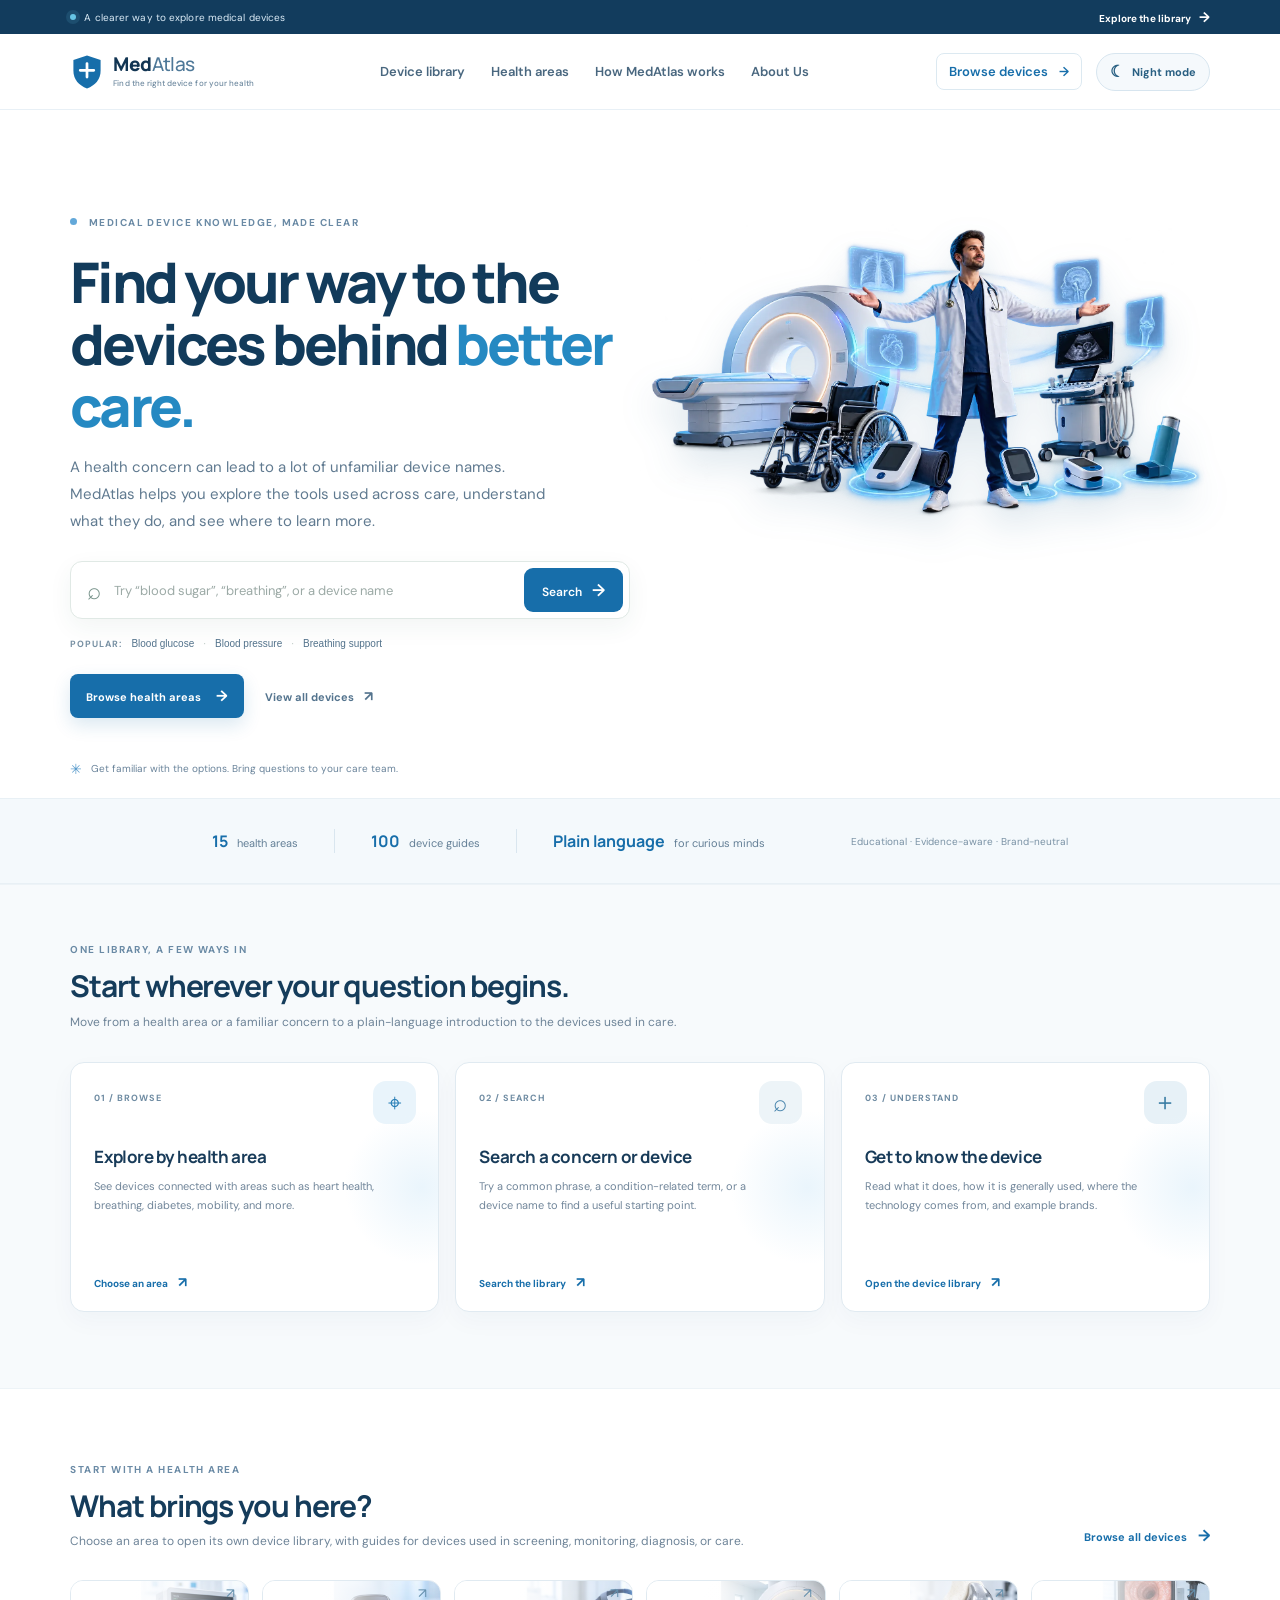
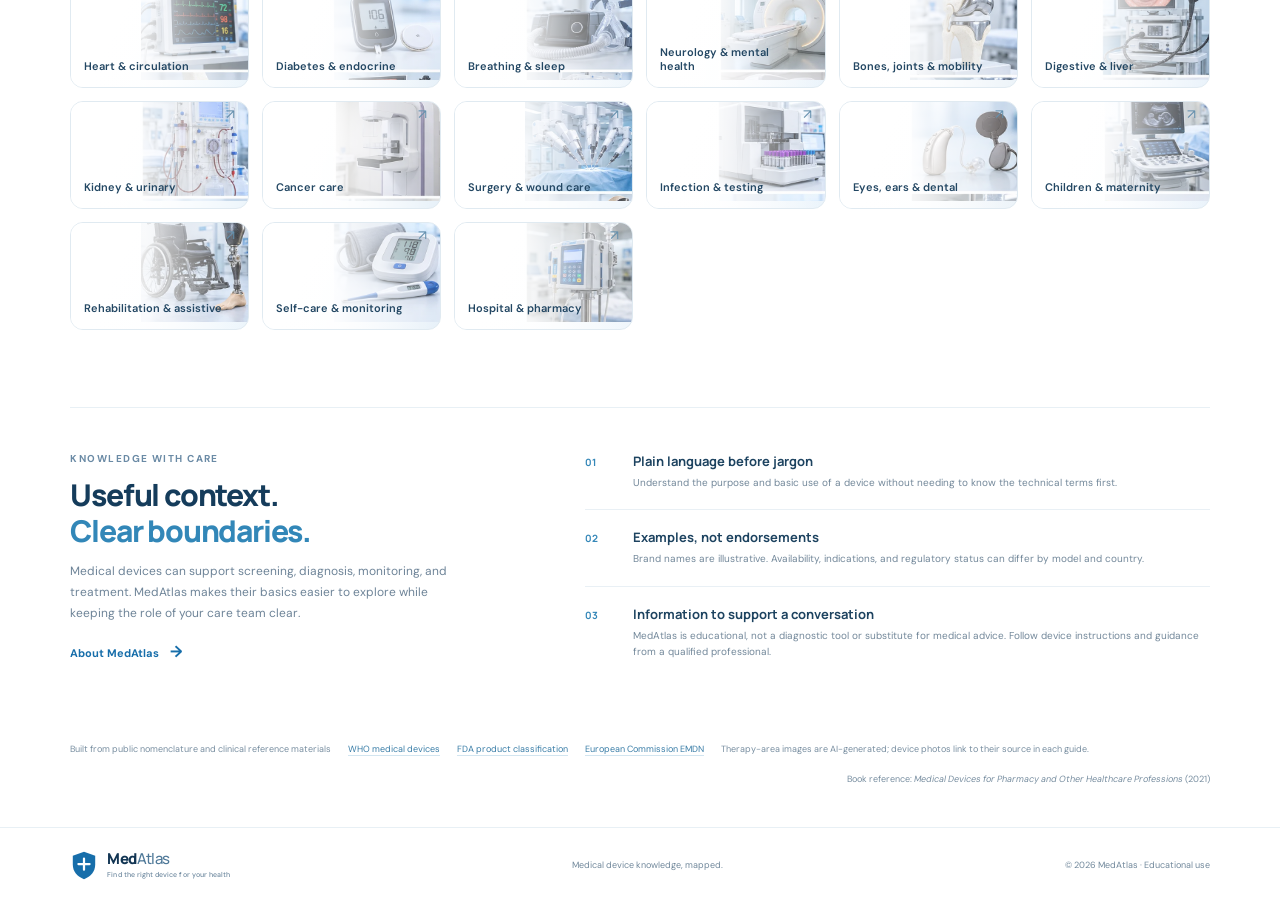
==== commit a82f555d: "feat: optimize SEO, add Schema.org markup, AI discoverability, and WebP performance" ====
--- a/index.html
+++ b/index.html
@@ -4,14 +4,142 @@
   <meta charset="utf-8" />
   <meta name="viewport" content="width=device-width, initial-scale=1" />
   <meta name="theme-color" content="#286da4" />
-  <meta name="description" content="Explore medical devices by health area, what they do, and how they are used." />
-  <title>MedAtlas — Find your way through medical devices</title>
+  <title>MedAtlas — Medical Devices Directory &amp; Plain-Language Health Guides</title>
+  <meta name="description" content="Explore 100+ medical devices across 15 health areas. Understand what medical devices do, how they are used in care, and compare brand models with plain-language educational guides." />
+  <meta name="keywords" content="medical devices, health technology, medical equipment directory, glucose meter, blood pressure monitor, CPAP, pulse oximeter, diagnostic devices, medical guide" />
+  <meta name="robots" content="index, follow, max-snippet:-1, max-image-preview:large, max-video-preview:-1" />
+  <link rel="canonical" href="https://medatlas.health/" />
+
+  <!-- Open Graph / Facebook -->
+  <meta property="og:type" content="website" />
+  <meta property="og:url" content="https://medatlas.health/" />
+  <meta property="og:site_name" content="MedAtlas" />
+  <meta property="og:locale" content="en_US" />
+  <meta property="og:title" content="MedAtlas — Medical Devices Directory &amp; Plain-Language Health Guides" />
+  <meta property="og:description" content="A clearer, educational way to explore medical devices across 15 health areas. Find the right device for your health." />
+  <meta property="og:image" content="https://medatlas.health/assets/medatlas-doctor-hero.png" />
+  <meta property="og:image:secure_url" content="https://medatlas.health/assets/medatlas-doctor-hero.png" />
+  <meta property="og:image:width" content="1731" />
+  <meta property="og:image:height" content="909" />
+  <meta property="og:image:alt" content="MedAtlas medical device directory illustration showing various healthcare technologies" />
+
+  <!-- Twitter Cards -->
+  <meta name="twitter:card" content="summary_large_image" />
+  <meta name="twitter:url" content="https://medatlas.health/" />
+  <meta name="twitter:title" content="MedAtlas — Medical Devices Directory &amp; Plain-Language Health Guides" />
+  <meta name="twitter:description" content="A clearer, educational way to explore medical devices across 15 health areas. Find the right device for your health." />
+  <meta name="twitter:image" content="https://medatlas.health/assets/medatlas-doctor-hero.png" />
+
+  <!-- Favicon & Icons -->
   <link rel="icon" type="image/svg+xml" href="assets/medatlas-favicon.svg" />
+
+  <!-- Preconnect & Non-blocking Google Fonts -->
   <link rel="preconnect" href="https://fonts.googleapis.com" />
   <link rel="preconnect" href="https://fonts.gstatic.com" crossorigin />
-  <link href="https://fonts.googleapis.com/css2?family=DM+Sans:wght@400;500;600;700&family=Manrope:wght@400;500;600;700;800&display=swap" rel="stylesheet" />
+  <link rel="preload" as="style" href="https://fonts.googleapis.com/css2?family=DM+Sans:wght@400;500;600;700&amp;family=Manrope:wght@400;500;600;700;800&amp;display=swap" />
+  <link rel="stylesheet" href="https://fonts.googleapis.com/css2?family=DM+Sans:wght@400;500;600;700&amp;family=Manrope:wght@400;500;600;700;800&amp;display=swap" media="print" onload="this.media='all'" />
+  <noscript><link rel="stylesheet" href="https://fonts.googleapis.com/css2?family=DM+Sans:wght@400;500;600;700&amp;family=Manrope:wght@400;500;600;700;800&amp;display=swap" /></noscript>
+
   <link rel="stylesheet" href="styles.css" />
   <script>try{if(localStorage.getItem('medatlas-theme')==='night')document.documentElement.dataset.theme='night'}catch(e){}</script>
+
+  <!-- Schema.org JSON-LD Knowledge Graph for Search Engines & AI Models -->
+  <script type="application/ld+json">
+  {
+    "@context": "https://schema.org",
+    "@graph": [
+      {
+        "@type": "WebSite",
+        "@id": "https://medatlas.health/#website",
+        "url": "https://medatlas.health/",
+        "name": "MedAtlas",
+        "description": "Educational directory for exploring medical devices by health area, purpose, and general use.",
+        "publisher": { "@id": "https://medatlas.health/#organization" },
+        "potentialAction": {
+          "@type": "SearchAction",
+          "target": "https://medatlas.health/device-library.html?q={search_term_string}",
+          "query-input": "required name=search_term_string"
+        }
+      },
+      {
+        "@type": "Organization",
+        "@id": "https://medatlas.health/#organization",
+        "name": "MedAtlas",
+        "url": "https://medatlas.health/",
+        "logo": "https://medatlas.health/assets/medatlas-favicon.svg",
+        "founder": {
+          "@type": "Person",
+          "@id": "https://medatlas.health/#founder",
+          "name": "Ankush Kumar",
+          "jobTitle": "Founder & Developer",
+          "worksFor": { "@id": "https://medatlas.health/#organization" },
+          "description": "Founder and developer of MedAtlas with over 4 years of experience in the pharmaceutical and medical-device industry. Holds an MBA in Pharmaceutical Management and a B.Pharm.",
+          "image": "https://medatlas.health/assets/founder-ankush-kumar.png",
+          "alumniOf": {
+            "@type": "EducationalOrganization",
+            "name": "IIHMR University"
+          },
+          "knowsAbout": ["Medical Devices", "Pharmaceutical Management", "Healthcare Information Systems"]
+        },
+        "knowsAbout": [
+          "Medical Devices",
+          "Health Technology",
+          "Clinical Diagnostic Equipment",
+          "Therapeutic Medical Devices"
+        ],
+        "publishingPrinciples": "https://medatlas.health/#education-note"
+      },
+      {
+        "@type": "MedicalWebPage",
+        "@id": "https://medatlas.health/#webpage",
+        "url": "https://medatlas.health/",
+        "name": "MedAtlas — Medical Devices Directory & Plain-Language Health Guides",
+        "isPartOf": { "@id": "https://medatlas.health/#website" },
+        "about": { "@id": "https://medatlas.health/#organization" },
+        "medicalAudience": {
+          "@type": "MedicalAudience",
+          "audienceType": "Patient"
+        },
+        "educationalUse": "Patient Education",
+        "citation": [
+          "https://www.who.int/health-topics/medical-devices",
+          "https://www.fda.gov/medical-devices/classify-your-medical-device/product-code-classification-database",
+          "https://health.ec.europa.eu/medical-devices-topics-interest/european-medical-devices-nomenclature-emdn_en"
+        ]
+      },
+      {
+        "@type": "FAQPage",
+        "@id": "https://medatlas.health/#faq",
+        "mainEntity": [
+          {
+            "@type": "Question",
+            "name": "What is MedAtlas?",
+            "acceptedAnswer": {
+              "@type": "Answer",
+              "text": "MedAtlas is an educational directory designed to make medical-device knowledge easier to explore across 15 health areas and 100 device guides, written in clear, plain language."
+            }
+          },
+          {
+            "@type": "Question",
+            "name": "Is MedAtlas a diagnostic tool or substitute for medical advice?",
+            "acceptedAnswer": {
+              "@type": "Answer",
+              "text": "No. MedAtlas is purely for general education. It is not a diagnostic tool, product endorsement, or substitute for advice from a qualified healthcare professional."
+            }
+          },
+          {
+            "@type": "Question",
+            "name": "Where does the medical device information in MedAtlas come from?",
+            "acceptedAnswer": {
+              "@type": "Answer",
+              "text": "MedAtlas is built using public nomenclature and clinical reference materials from the World Health Organization (WHO), the U.S. FDA Product Code Classification Database, and the European Medical Device Nomenclature (EMDN)."
+            }
+          }
+        ]
+      }
+    ]
+  }
+  </script>
 </head>
 <body>
   <div class="announcement"><span class="announcement-pulse"></span> A clearer way to explore medical devices <a href="device-library.html">Explore the library <span>→</span></a></div>
@@ -32,7 +160,10 @@
         <div class="hero-actions"><a class="primary-link" href="#areas">Browse health areas <span>→</span></a><a class="secondary-link" href="device-library.html">View all devices <span>↗</span></a></div>
       </div>
       <div class="hero-art hero-doctor-art">
-        <img class="doctor-hero-image" src="assets/medatlas-doctor-hero.png" alt="A doctor presenting a range of medical devices, including an MRI scanner, wheelchair, ultrasound system, glucose meter, and inhaler" fetchpriority="high" />
+        <picture>
+          <source srcset="assets/medatlas-doctor-hero.webp" type="image/webp" />
+          <img class="doctor-hero-image" src="assets/medatlas-doctor-hero.png" alt="A doctor presenting a range of medical devices, including an MRI scanner, wheelchair, ultrasound system, glucose meter, and inhaler" width="1731" height="909" fetchpriority="high" decoding="async" />
+        </picture>
       </div>
       <div class="hero-note"><span>✳</span> Get familiar with the options. Bring questions to your care team.</div>
     </section>
@@ -59,7 +190,7 @@
 
   <footer><a class="brand" href="#top"><span class="brand-mark" aria-hidden="true"><svg viewBox="0 0 40 44"><path d="M20 2.5 36 8v12.4c0 10.1-6.2 17-16 21.1C10.2 37.4 4 30.5 4 20.4V8L20 2.5Z"/><path d="M20 12v16M12 20h16"/></svg></span><span class="brand-name">Med<span class="brand-light">Atlas</span><small>Find the right device for your health</small></span></a><span>Medical device knowledge, mapped.</span><span>© 2026 MedAtlas · Educational use</span></footer>
   <div class="modal-backdrop" id="modalBackdrop" hidden><section class="device-modal" id="deviceModal" role="dialog" aria-modal="true" aria-labelledby="modalTitle"><button class="modal-close" id="modalClose" aria-label="Close">×</button><div id="modalContent"></div></section></div>
-  <script src="app.js"></script>
-  <script src="theme.js"></script>
+  <script src="app.js" defer></script>
+  <script src="theme.js" defer></script>
 </body>
 </html>
--- a/styles.css
+++ b/styles.css
@@ -38,7 +38,7 @@
 /* Dedicated device-library landing pages */
 .area-card{text-decoration:none;color:inherit;display:flex}.area-card>b{color:#234763}
 .library-nav-link{text-decoration:none;border:1px solid #dce9f1;border-radius:8px;padding:9px 12px;color:#176eaa!important}.library-nav-link span{margin-left:8px}
-.library-hero{max-width:1220px;margin:0 auto;padding:58px 0 52px;min-height:330px;display:grid;grid-template-columns:1.15fr .85fr;gap:40px;align-items:center;position:relative;overflow:hidden}.library-copy{position:relative;z-index:2}.back-link{display:inline-block;margin-bottom:22px;color:#4f7895;text-decoration:none;font-size:10px;font-weight:700}.back-link span{font-size:14px;margin-right:6px}.library-hero h1{font:800 42px/1.12 Manrope,sans-serif;letter-spacing:-1.8px;color:#153c5b;margin:12px 0}.library-hero p{font-size:13px;line-height:1.7;color:#6e8498;max-width:610px;margin:0 0 20px}.library-search{max-width:570px}.library-art{height:245px;width:100%;max-width:395px;justify-self:center;position:relative;border-radius:34px;background-color:#eaf4fa;background-image:url('assets/medatlas-category-photo-sheet.png');background-size:400% 400%;background-position:center;background-repeat:no-repeat;box-shadow:inset 0 0 0 1px rgba(159,193,215,.24);overflow:hidden}.library-art:before{content:"";position:absolute;inset:0;background:linear-gradient(90deg,rgba(236,247,253,.08),rgba(226,241,250,.16))}.library-art:after{content:"";position:absolute;width:210px;height:210px;border:1px solid rgba(37,112,158,.15);border-radius:50%;left:50%;top:50%;transform:translate(-50%,-50%);box-shadow:0 0 0 22px rgba(255,255,255,.13),0 0 0 48px rgba(255,255,255,.1)}.library-art.has-area{background-size:400% 400%}.library-catalog{padding-top:48px}.library-catalog .catalog-heading{align-items:center}.library-catalog .catalog-heading h2{font-size:23px}.library-catalog .catalog-heading p{margin-top:7px}.library-catalog .filters{margin-top:22px}.library-catalog .device-grid{padding-bottom:16px}.library-catalog .area-card{color:inherit}
+.library-hero{max-width:1220px;margin:0 auto;padding:58px 0 52px;min-height:330px;display:grid;grid-template-columns:1.15fr .85fr;gap:40px;align-items:center;position:relative;overflow:hidden}.library-copy{position:relative;z-index:2}.back-link{display:inline-block;margin-bottom:22px;color:#4f7895;text-decoration:none;font-size:10px;font-weight:700}.back-link span{font-size:14px;margin-right:6px}.library-hero h1{font:800 42px/1.12 Manrope,sans-serif;letter-spacing:-1.8px;color:#153c5b;margin:12px 0}.library-hero p{font-size:13px;line-height:1.7;color:#6e8498;max-width:610px;margin:0 0 20px}.library-search{max-width:570px}.library-art{height:245px;width:100%;max-width:395px;justify-self:center;position:relative;border-radius:34px;background-color:#eaf4fa;background-image:url('assets/medatlas-category-photo-sheet.png');background-image:-webkit-image-set(url('assets/medatlas-category-photo-sheet.webp') 1x,url('assets/medatlas-category-photo-sheet.png') 1x);background-image:image-set(url('assets/medatlas-category-photo-sheet.webp') type('image/webp'),url('assets/medatlas-category-photo-sheet.png') type('image/png'));background-size:400% 400%;background-position:center;background-repeat:no-repeat;box-shadow:inset 0 0 0 1px rgba(159,193,215,.24);overflow:hidden}.library-art:before{content:"";position:absolute;inset:0;background:linear-gradient(90deg,rgba(236,247,253,.08),rgba(226,241,250,.16))}.library-art:after{content:"";position:absolute;width:210px;height:210px;border:1px solid rgba(37,112,158,.15);border-radius:50%;left:50%;top:50%;transform:translate(-50%,-50%);box-shadow:0 0 0 22px rgba(255,255,255,.13),0 0 0 48px rgba(255,255,255,.1)}.library-art.has-area{background-size:400% 400%}.library-catalog{padding-top:48px}.library-catalog .catalog-heading{align-items:center}.library-catalog .catalog-heading h2{font-size:23px}.library-catalog .catalog-heading p{margin-top:7px}.library-catalog .filters{margin-top:22px}.library-catalog .device-grid{padding-bottom:16px}.library-catalog .area-card{color:inherit}
 @media(max-width:1300px){.library-hero{margin-left:5.5vw;margin-right:5.5vw}}
 @media(max-width:850px){.library-hero{grid-template-columns:1fr .72fr;gap:24px}.library-hero h1{font-size:36px}.library-art{height:210px}}
 @media(max-width:560px){.library-nav-link{font-size:10px;padding:8px}.library-hero{display:flex;flex-direction:column;align-items:stretch;gap:24px;padding-top:35px;padding-bottom:34px}.library-hero h1{font-size:34px}.library-hero p{font-size:12px}.back-link{margin-bottom:16px}.library-art{width:100%;max-width:none;height:180px;order:-1;border-radius:24px}.library-copy{display:flex;flex-direction:column}.library-copy .back-link{order:0}.library-copy .eyebrow{order:1}.library-copy h1{order:2}.library-copy>p{order:3}.library-search{order:4}.library-catalog{padding-top:35px}.library-catalog .catalog-heading{flex-direction:row;align-items:flex-end}.library-catalog .catalog-tools{position:static;margin:0;flex:none}}
@@ -68,7 +68,7 @@
 @media(max-width:650px){.brand-catalog-grid,.brand-directory-grid{grid-template-columns:1fr}.catalog-product-image{height:155px}.compare-tray{margin-left:-2px;margin-right:-2px}.compare-tray button{font-size:9px;padding:9px}.comparison-table{min-width:560px}.catalog-card-brand{font-size:9px}.availability{font-size:7px}.catalog-price{font-size:17px}}
 
 /* AI-generated therapy-area photographic contact sheet */
-.area-art{background-image:url('assets/medatlas-category-photo-sheet.png');background-size:400% 400%;background-repeat:no-repeat;background-color:#eaf3fa;}
+.area-art{background-image:url('assets/medatlas-category-photo-sheet.png');background-image:-webkit-image-set(url('assets/medatlas-category-photo-sheet.webp') 1x,url('assets/medatlas-category-photo-sheet.png') 1x);background-image:image-set(url('assets/medatlas-category-photo-sheet.webp') type('image/webp'),url('assets/medatlas-category-photo-sheet.png') type('image/png'));background-size:400% 400%;background-repeat:no-repeat;background-color:#eaf3fa;}
 .area-art .device-art{display:none;}
 .device-photo{position:absolute;left:7%;top:11%;width:86%;height:84%;object-fit:contain;z-index:1;mix-blend-mode:multiply;}
 .photo-fallback{display:none;position:absolute;inset:2% 4%;z-index:1;}
